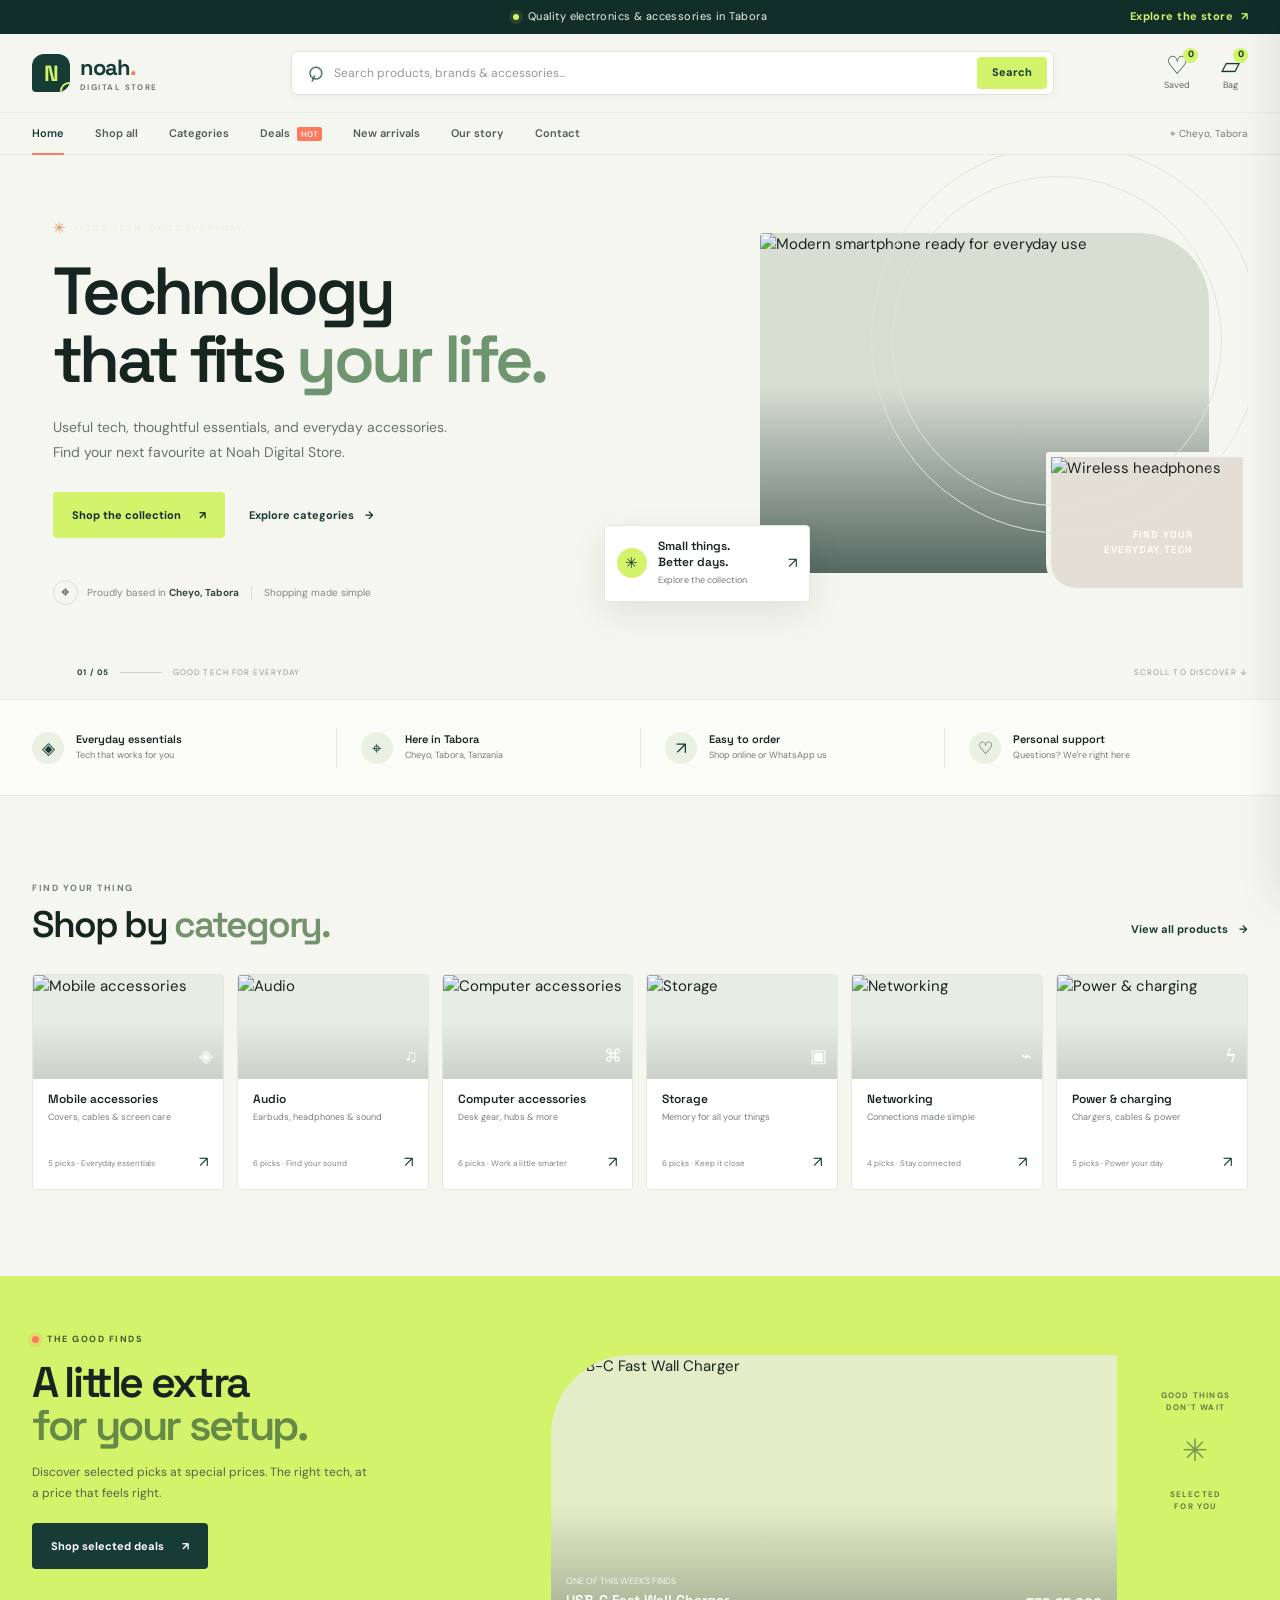
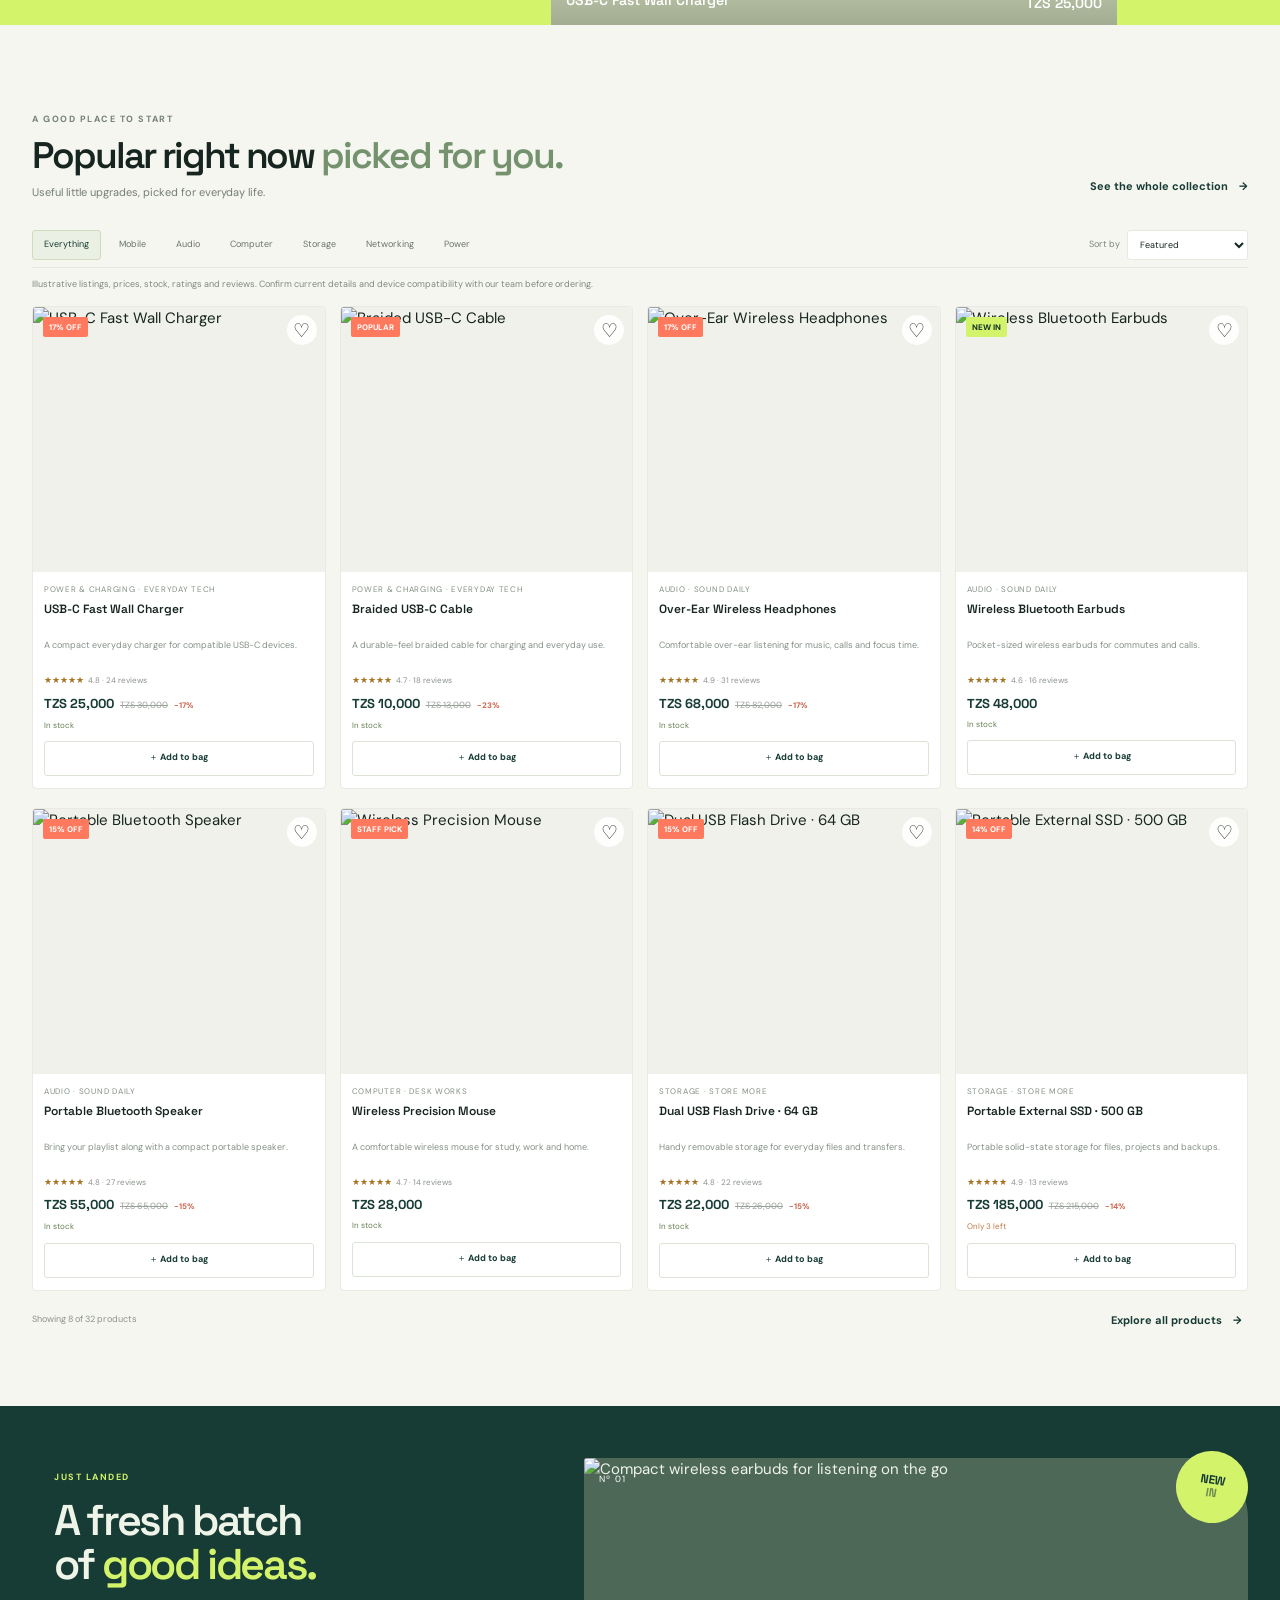
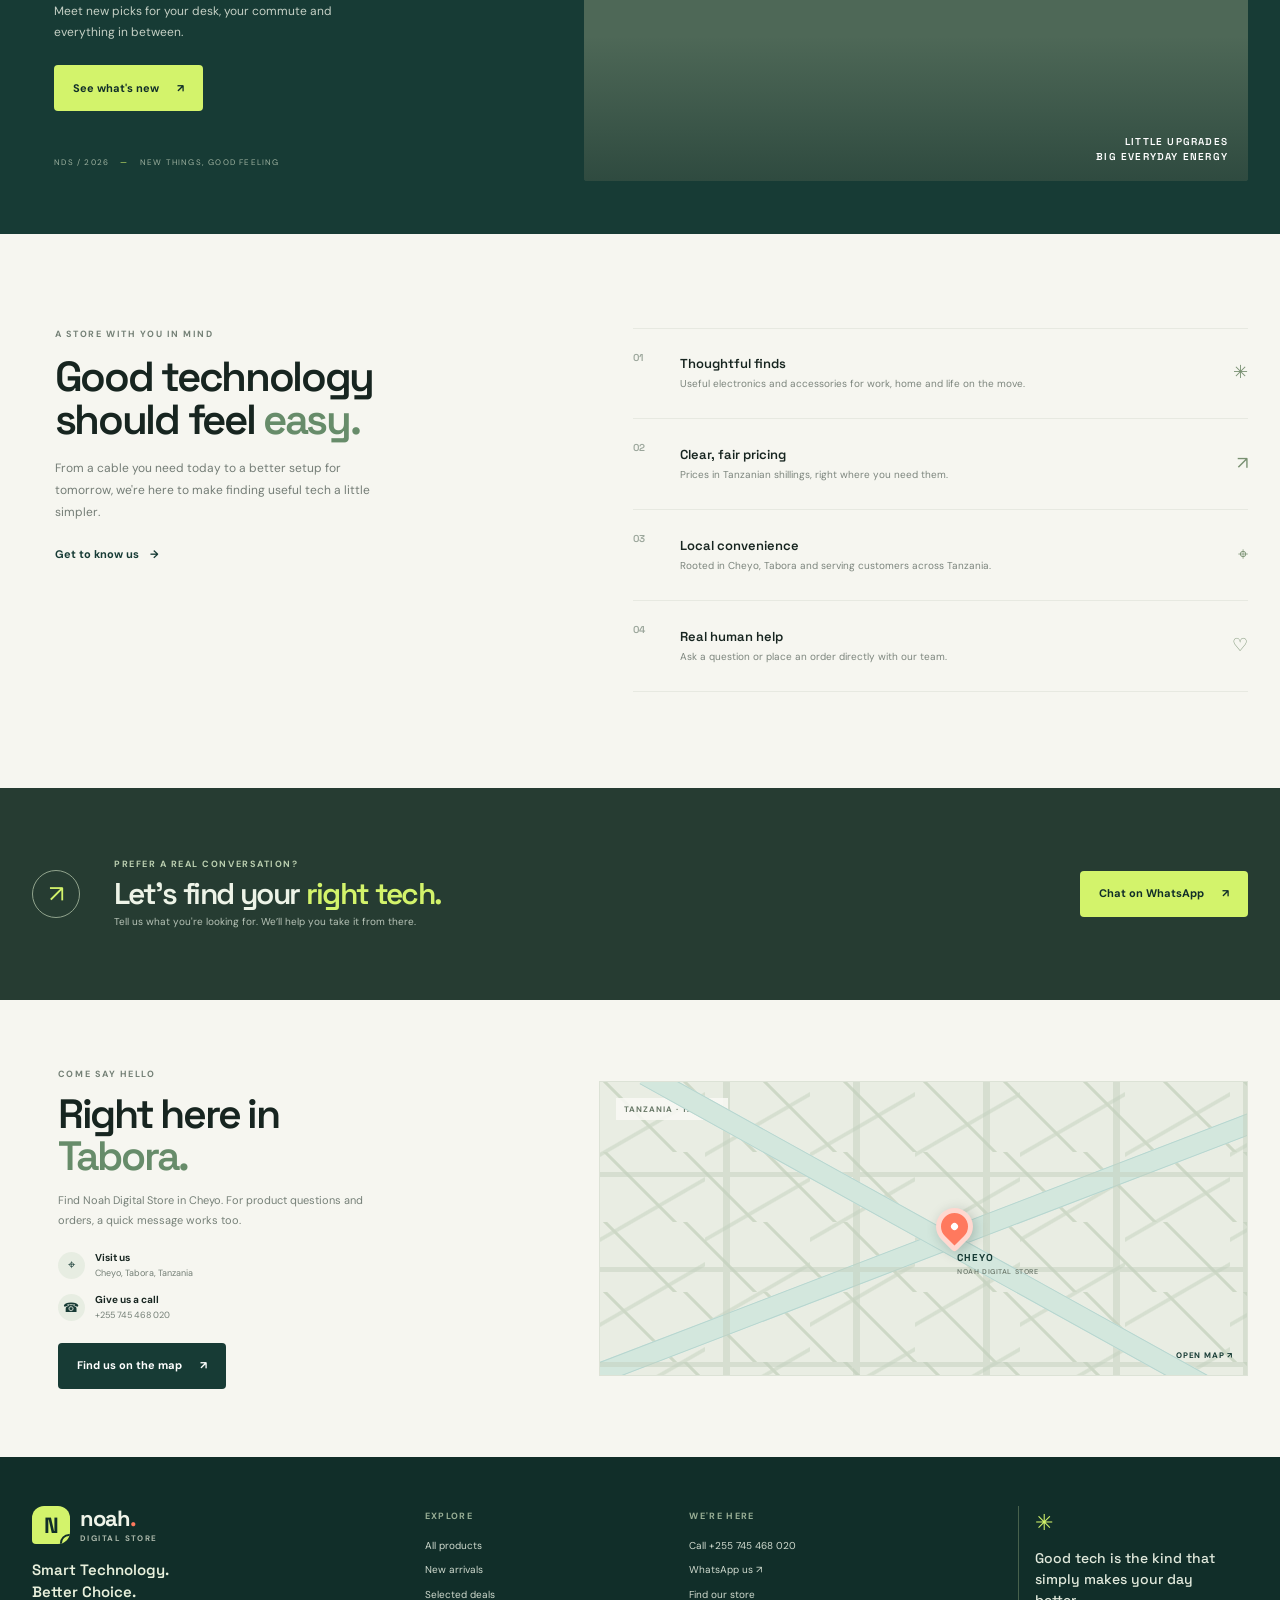
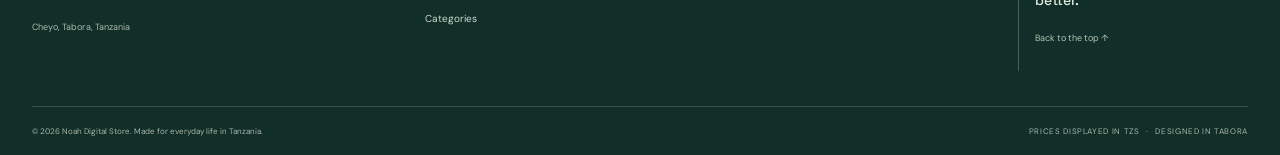
==== index.html @ 01fe0cd7 "add website" ====
<!doctype html>
<html lang="en">
<head>
	<meta charset="utf-8">
	<meta name="viewport" content="width=device-width, initial-scale=1">
	<meta name="theme-color" content="#173b35">
	<meta name="description" content="Shop mobile accessories, computer essentials, audio, storage and everyday technology at Noah Digital Store in Cheyo, Tabora, Tanzania.">
	<meta name="keywords" content="Noah Digital Store Tabora, electronics shop Tabora, phone accessories Tabora, computer accessories, chargers, earphones, flash drives">
	<meta property="og:title" content="Noah Digital Store | Smart Technology. Better Choice.">
	<meta property="og:description" content="Discover useful technology and accessories for everyday life. Shop Noah Digital Store in Tabora.">
	<meta property="og:type" content="website">
	<title>Noah Digital Store | Smart Technology. Better Choice.</title>
	<link rel="preconnect" href="https://fonts.googleapis.com">
	<link rel="preconnect" href="https://fonts.gstatic.com" crossorigin>
	<link rel="preconnect" href="https://images.unsplash.com">
	<link href="https://fonts.googleapis.com/css2?family=DM+Sans:wght@400;500;600;700&family=Space+Grotesk:wght@400;500;600;700&display=swap" rel="stylesheet">
	<link rel="stylesheet" href="styles.css">
	<script type="application/ld+json">
		{"@context":"https://schema.org","@type":"ElectronicsStore","name":"Noah Digital Store","description":"Electronics, computer accessories, mobile accessories and technology products.","address":{"@type":"PostalAddress","addressLocality":"Cheyo, Tabora","addressCountry":"TZ"},"telephone":"+255 745 468 020","currenciesAccepted":"TZS","areaServed":"Tanzania"}
	</script>
</head>
<body>
	<div class="announcement" role="status">
		<div class="announcement-inner"><span class="announcement-dot"></span><span id="announcement-message">Quality electronics & accessories in Tabora</span><a href="#shop">Explore the store <span aria-hidden="true">↗</span></a></div>
	</div>
	<header class="site-header" id="top">
		<div class="header-main wrap">
			<button class="icon-button menu-toggle" id="menu-toggle" aria-label="Open menu" aria-expanded="false" aria-controls="mobile-menu"><span class="menu-lines"></span></button>
			<a class="brand" href="#top" aria-label="Noah Digital Store home"><span class="brand-mark" aria-hidden="true"><span>N</span><i></i></span><span class="brand-copy"><strong>noah<span>.</span></strong><small>DIGITAL STORE</small></span></a>
			<form class="search-form" id="search-form" role="search">
				<label class="sr-only" for="site-search">Search products</label>
				<span class="search-symbol" aria-hidden="true">⌕</span>
				<input id="site-search" type="search" autocomplete="off" placeholder="Search products, brands & accessories...">
				<button type="submit">Search</button>
				<div class="search-suggestions" id="search-suggestions" hidden></div>
			</form>
			<div class="header-actions">
				<button class="header-action wishlist-trigger" id="wishlist-trigger" aria-label="Open wishlist"><span class="line-icon" aria-hidden="true">♡</span><span class="action-label">Saved</span><b class="count-badge" id="wishlist-count">0</b></button>
				<button class="header-action cart-trigger" id="cart-trigger" aria-label="Open shopping bag"><span class="line-icon" aria-hidden="true">▱</span><span class="action-label">Bag</span><b class="count-badge" id="cart-count">0</b></button>
			</div>
		</div>
		<div class="nav-wrap">
			<nav class="desktop-nav wrap" aria-label="Main navigation">
				<a class="nav-link active" href="#top">Home</a>
				<a class="nav-link" href="#shop">Shop all</a>
				<a class="nav-link" href="#categories">Categories</a>
				<a class="nav-link" href="#deals">Deals <span class="nav-new">HOT</span></a>
				<a class="nav-link" href="#new-arrivals">New arrivals</a>
				<a class="nav-link" href="#about">Our story</a>
				<a class="nav-link" href="#contact">Contact</a>
				<span class="nav-location"><span aria-hidden="true">⌖</span> Cheyo, Tabora</span>
			</nav>
		</div>
	</header>

	<div class="mobile-menu" id="mobile-menu" hidden>
		<div class="mobile-menu-head"><span>Explore Noah</span><button class="icon-button" id="close-menu" aria-label="Close menu">×</button></div>
		<a href="#top">Home <span>↗</span></a><a href="#shop">Shop all <span>↗</span></a><a href="#categories">Categories <span>↗</span></a><a href="#deals">Special deals <span>↗</span></a><a href="#new-arrivals">New arrivals <span>↗</span></a><a href="#about">Our story <span>↗</span></a><a href="#contact">Contact <span>↗</span></a>
		<div class="mobile-menu-note">Need a hand? <a href="https://wa.me/255745468020" target="_blank" rel="noreferrer">Chat with us on WhatsApp</a></div>
	</div>
	<div class="menu-backdrop" id="menu-backdrop" hidden></div>

	<main>
		<section class="hero wrap" aria-labelledby="hero-title">
			<div class="hero-copy">
				<div class="eyebrow"><span class="eyebrow-star">✳</span> GOOD TECH. GOOD EVERYDAY.</div>
				<h1 id="hero-title">Technology<br>that fits <em>your life.</em></h1>
				<p>Useful tech, thoughtful essentials, and everyday accessories. Find your next favourite at Noah Digital Store.</p>
				<div class="hero-actions"><a class="button button-lime" href="#shop">Shop the collection <span aria-hidden="true">↗</span></a><a class="text-link" href="#categories">Explore categories <span aria-hidden="true">→</span></a></div>
				<div class="hero-proof"><div class="proof-icon" aria-hidden="true">⌖</div><span>Proudly based in <strong>Cheyo, Tabora</strong></span><span class="proof-divider"></span><span>Shopping made simple</span></div>
			</div>
			<div class="hero-art" aria-label="Everyday technology essentials">
				<div class="hero-image-main"><img src="https://images.unsplash.com/photo-1511707171634-5f897ff02aa9?auto=format&fit=crop&w=1000&q=85" alt="Modern smartphone ready for everyday use" fetchpriority="high"><span class="image-stamp">FIND YOUR<br>EVERYDAY TECH</span></div>
				<div class="hero-image-small"><img src="https://images.unsplash.com/photo-1505740420928-5e560c06d30e?auto=format&fit=crop&w=500&q=80" alt="Wireless headphones" fetchpriority="high"></div>
				<div class="hero-float-card"><span class="float-card-icon">✳</span><span><strong>Small things.<br>Better days.</strong><small>Explore the collection</small></span><span class="float-arrow">↗</span></div>
				<div class="hero-orbit orbit-one"></div><div class="hero-orbit orbit-two"></div>
			</div>
			<div class="hero-bottom-note"><span>01 / 05</span><span class="note-rule"></span><span>GOOD TECH FOR EVERYDAY</span><span class="hero-scroll">SCROLL TO DISCOVER ↓</span></div>
		</section>

		<section class="benefit-strip" aria-label="Store highlights"><div class="wrap benefit-grid"><div><span class="benefit-symbol">◈</span><span><strong>Everyday essentials</strong><small>Tech that works for you</small></span></div><div><span class="benefit-symbol">⌖</span><span><strong>Here in Tabora</strong><small>Cheyo, Tabora, Tanzania</small></span></div><div><span class="benefit-symbol">↗</span><span><strong>Easy to order</strong><small>Shop online or WhatsApp us</small></span></div><div><span class="benefit-symbol">♡</span><span><strong>Personal support</strong><small>Questions? We're right here</small></span></div></div></section>

		<section class="section categories-section wrap" id="categories">
			<div class="section-heading"><div><div class="eyebrow eyebrow-light">FIND YOUR THING</div><h2>Shop by <em>category.</em></h2></div><a class="text-link" href="#shop">View all products <span aria-hidden="true">→</span></a></div>
			<div class="category-grid" id="category-grid"></div>
		</section>

		<section class="deal-band" id="deals">
			<div class="wrap deal-inner"><div class="deal-copy"><div class="eyebrow"><span class="deal-pulse"></span> THE GOOD FINDS</div><h2>A little extra<br><em>for your setup.</em></h2><p>Discover selected picks at special prices. The right tech, at a price that feels right.</p><a class="button button-dark" href="#shop" data-set-deal="true">Shop selected deals <span aria-hidden="true">↗</span></a></div><div class="deal-product" id="deal-feature"></div><div class="deal-side-note"><span>GOOD THINGS<br>DON'T WAIT</span><span class="deal-star">✳</span><span>SELECTED<br>FOR YOU</span></div></div>
		</section>

		<section class="section products-section wrap" id="shop">
			<div class="section-heading product-heading"><div><div class="eyebrow eyebrow-light">A GOOD PLACE TO START</div><h2 id="product-section-title">Popular <em>right now.</em></h2><p class="section-subtitle">Useful little upgrades, picked for everyday life.</p></div><a class="text-link desktop-only" href="#shop" id="show-all">See the whole collection <span aria-hidden="true">→</span></a></div>
			<div class="product-controls"><div class="category-pills" id="category-pills" aria-label="Filter products by category"></div><label class="sort-control"><span>Sort by</span><select id="sort-products" aria-label="Sort products"><option value="featured">Featured</option><option value="newest">Newest</option><option value="price-low">Price: low to high</option><option value="price-high">Price: high to low</option><option value="rating">Top rated</option></select></label></div>
			<p class="catalog-note">Illustrative listings, prices, stock, ratings and reviews. Confirm current details and device compatibility with our team before ordering.</p>
			<div class="search-state" id="search-state" hidden></div>
			<div class="product-grid" id="product-grid" aria-live="polite"></div>
			<div class="empty-state" id="empty-products" hidden><span>⌕</span><h3>Nothing in this little corner yet.</h3><p>Try another search or browse everything.</p><button class="button button-dark" id="reset-filters">Show all products</button></div>
			<div class="collection-footer"><span id="product-count-label"></span><button class="text-link" id="show-more">Explore all products <span aria-hidden="true">→</span></button></div>
		</section>

		<section class="new-arrivals-section" id="new-arrivals"><div class="wrap new-arrivals-inner"><div class="new-arrival-copy"><div class="eyebrow eyebrow-light">JUST LANDED</div><h2>A fresh batch<br>of <em>good ideas.</em></h2><p>Meet new picks for your desk, your commute and everything in between.</p><a class="button button-lime" href="#shop" data-set-new="true">See what's new <span aria-hidden="true">↗</span></a><div class="arrival-index">NDS / 2026 <span>—</span> NEW THINGS, GOOD FEELING</div></div><div class="new-arrival-photo"><img src="https://images.unsplash.com/photo-1590658268037-6bf12165a8df?auto=format&fit=crop&w=1000&q=85" alt="Compact wireless earbuds for listening on the go" loading="lazy"><span class="photo-caption">LITTLE UPGRADES<br>BIG EVERYDAY ENERGY</span><span class="photo-number">Nº 01</span></div><div class="arrival-sticker">NEW<br><span>IN</span></div></div></section>

		<section class="section why-section wrap" id="about"><div class="why-intro"><div class="eyebrow eyebrow-light">A STORE WITH YOU IN MIND</div><h2>Good technology<br>should feel <em>easy.</em></h2><p>From a cable you need today to a better setup for tomorrow, we're here to make finding useful tech a little simpler.</p><a class="text-link" href="#contact">Get to know us <span aria-hidden="true">→</span></a></div><div class="why-list"><article><span class="why-num">01</span><div><h3>Thoughtful finds</h3><p>Useful electronics and accessories for work, home and life on the move.</p></div><span class="why-mark">✳</span></article><article><span class="why-num">02</span><div><h3>Clear, fair pricing</h3><p>Prices in Tanzanian shillings, right where you need them.</p></div><span class="why-mark">↗</span></article><article><span class="why-num">03</span><div><h3>Local convenience</h3><p>Rooted in Cheyo, Tabora and serving customers across Tanzania.</p></div><span class="why-mark">⌖</span></article><article><span class="why-num">04</span><div><h3>Real human help</h3><p>Ask a question or place an order directly with our team.</p></div><span class="why-mark">♡</span></article></div></section>

		<section class="whatsapp-section"><div class="wrap whatsapp-inner"><span class="whatsapp-mark" aria-hidden="true">↗</span><div><div class="eyebrow">PREFER A REAL CONVERSATION?</div><h2>Let's find your <em>right tech.</em></h2><p>Tell us what you're looking for. We’ll help you take it from there.</p></div><a class="button button-lime" href="https://wa.me/255745468020?text=Hello%20Noah%20Digital%20Store%2C%20I%20have%20a%20question." target="_blank" rel="noreferrer">Chat on WhatsApp <span aria-hidden="true">↗</span></a></div></section>

		<section class="location-section wrap" id="contact"><div class="location-copy"><div class="eyebrow eyebrow-light">COME SAY HELLO</div><h2>Right here in<br><em>Tabora.</em></h2><p>Find Noah Digital Store in Cheyo. For product questions and orders, a quick message works too.</p><div class="location-details"><div><span class="location-icon">⌖</span><span><strong>Visit us</strong><small>Cheyo, Tabora, Tanzania</small></span></div><div><span class="location-icon">☎</span><span><strong>Give us a call</strong><a href="tel:+255745468020">+255 745 468 020</a></span></div></div><a class="button button-dark" href="https://maps.google.com/?q=Cheyo%2C+Tabora%2C+Tanzania" target="_blank" rel="noreferrer">Find us on the map <span aria-hidden="true">↗</span></a></div><a class="map-panel" href="https://maps.google.com/?q=Cheyo%2C+Tabora%2C+Tanzania" target="_blank" rel="noreferrer" aria-label="Open map to Cheyo, Tabora"><div class="map-grid"></div><span class="map-tag">TANZANIA · TABORA</span><span class="map-pin"><i></i></span><span class="map-label">CHEYO <small>NOAH DIGITAL STORE</small></span><span class="map-open">OPEN MAP ↗</span></a></section>
	</main>

	<footer class="site-footer"><div class="wrap footer-main"><div class="footer-brand"><a class="brand brand-footer" href="#top"><span class="brand-mark" aria-hidden="true"><span>N</span><i></i></span><span class="brand-copy"><strong>noah<span>.</span></strong><small>DIGITAL STORE</small></span></a><p>Smart Technology.<br>Better Choice.</p><span class="footer-place">Cheyo, Tabora, Tanzania</span></div><div class="footer-column"><h3>Explore</h3><a href="#shop">All products</a><a href="#new-arrivals">New arrivals</a><a href="#deals">Selected deals</a><a href="#categories">Categories</a></div><div class="footer-column"><h3>We're here</h3><a href="tel:+255745468020">Call +255 745 468 020</a><a href="https://wa.me/255745468020" target="_blank" rel="noreferrer">WhatsApp us ↗</a><a href="#contact">Find our store</a></div><div class="footer-note"><span class="footer-spark">✳</span><p>Good tech is the kind that simply makes your day better.</p><a href="#top">Back to the top ↑</a></div></div><div class="wrap footer-bottom"><span>© <span id="year"></span> Noah Digital Store. Made for everyday life in Tanzania.</span><span>PRICES DISPLAYED IN TZS <i>·</i> DESIGNED IN TABORA</span></div></footer>

	<nav class="mobile-bottom-nav" aria-label="Quick navigation"><a href="#top" class="bottom-nav-active"><span aria-hidden="true">⌂</span><small>Home</small></a><a href="#categories"><span aria-hidden="true">▦</span><small>Explore</small></a><button id="mobile-search-button"><span aria-hidden="true">⌕</span><small>Search</small></button><button id="mobile-cart-button"><span aria-hidden="true">▱<i id="mobile-cart-count">0</i></span><small>Bag</small></button><a href="https://wa.me/255745468020" target="_blank" rel="noreferrer"><span aria-hidden="true">↗</span><small>Chat</small></a></nav>

	<div class="drawer-backdrop" id="drawer-backdrop" hidden></div>
	<aside class="cart-drawer" id="cart-drawer" aria-label="Shopping bag" aria-hidden="true"><div class="drawer-head"><div><span class="eyebrow eyebrow-light">YOUR PICKS</span><h2>Your bag <span id="drawer-item-count">(0)</span></h2></div><button class="icon-button close-drawer" aria-label="Close shopping bag">×</button></div><div class="drawer-items" id="drawer-items"></div><div class="drawer-empty" id="drawer-empty"><span>▱</span><h3>Your bag is ready for something good.</h3><p>Explore the collection and find a little upgrade.</p><button class="button button-dark" id="drawer-shop">Explore products</button></div><div class="drawer-summary" id="drawer-summary"><div><span>Subtotal</span><strong id="cart-subtotal">TZS 0</strong></div><p>Delivery and final details can be confirmed with our team.</p><button class="button button-lime checkout-button" id="checkout-button">Continue on WhatsApp <span>↗</span></button><button class="drawer-continue close-drawer">Keep browsing</button></div></aside>

	<dialog class="checkout-dialog" id="checkout-dialog" aria-labelledby="checkout-title"><button class="icon-button checkout-close" aria-label="Close checkout">×</button><div class="checkout-content"><span class="eyebrow eyebrow-light">ONE LAST THING</span><h2 id="checkout-title">Let's get this <em>to you.</em></h2><p>Your order details will open in WhatsApp for our team to confirm with you.</p><form id="checkout-form"><label>Full name<input name="name" autocomplete="name" required placeholder="Your name"></label><label>Phone number<input name="phone" type="tel" autocomplete="tel" required placeholder="+255 7XX XXX XXX"></label><label>Delivery preference<select name="delivery" required><option value="">Choose one</option><option value="Local delivery in Tabora">Local delivery in Tabora</option><option value="Store pickup in Cheyo">Store pickup in Cheyo</option><option value="Discuss delivery options">Discuss delivery options</option></select></label><label>Area or delivery address<input name="address" autocomplete="street-address" placeholder="Area, street or pickup note"></label><label>Payment preference<select name="payment"><option value="Discuss with store">Discuss with store</option><option value="M-Pesa">M-Pesa</option><option value="Airtel Money">Airtel Money</option><option value="Mixx by Yas">Mixx by Yas</option><option value="HaloPesa">HaloPesa</option><option value="Bank payment">Bank payment</option><option value="Cash on delivery, if available">Cash on delivery, if available</option></select></label><button class="button button-dark checkout-submit" type="submit">Send order to Noah <span>↗</span></button><small class="checkout-disclaimer">No payment is taken on this website. Our team will confirm availability, delivery and payment directly with you.</small></form></div></dialog>
	<dialog class="product-dialog" id="product-dialog" aria-labelledby="dialog-product-name"><button class="icon-button dialog-close" aria-label="Close product details">×</button><div id="product-dialog-content"></div></dialog>
	<div class="toast-region" id="toast-region" aria-live="polite" aria-atomic="true"></div>
	<script src="script.js"></script>
</body>
</html>
---- styles.css ----
:root {
  --paper: #f6f6f0;
  --white: #fff;
  --ink: #172520;
  --muted: #747d76;
  --line: #e7e9e1;
  --forest: #173b35;
  --forest-deep: #112e29;
  --lime: #d3f36b;
  --coral: #ff795e;
  --soft-green: #e8ede3;
  --font-body: "DM Sans", sans-serif;
  --font-display: "Space Grotesk", sans-serif;
  --content: 1280px;
  font-family: var(--font-body);
  color: var(--ink);
  background: var(--paper);
  font-synthesis: none;
  text-rendering: optimizeLegibility;
  -webkit-font-smoothing: antialiased;
}
* { box-sizing: border-box; }
html { scroll-behavior: smooth; scroll-padding-top: 112px; }
body { margin: 0; min-width: 320px; font-family: var(--font-body); font-size: 15px; line-height: 1.55; color: var(--ink); background: var(--paper); }
body.drawer-open, body.menu-open { overflow: hidden; }
button, input, select { font: inherit; }
button, a, select { -webkit-tap-highlight-color: transparent; }
button { color: inherit; }
a { color: inherit; text-decoration: none; }
img { display: block; max-width: 100%; }
::selection { color: var(--forest-deep); background: var(--lime); }
:focus-visible { outline: 3px solid #9ac82f; outline-offset: 3px; }
.wrap { width: min(var(--content), calc(100% - 64px)); margin-inline: auto; }
.sr-only { position: absolute; width: 1px; height: 1px; padding: 0; margin: -1px; overflow: hidden; clip: rect(0,0,0,0); white-space: nowrap; border: 0; }
.announcement { min-height: 34px; color: #eff4e8; background: var(--forest-deep); font-size: 11px; letter-spacing: .04em; }
.announcement-inner { width: min(var(--content), calc(100% - 64px)); min-height: 34px; display: flex; justify-content: center; align-items: center; gap: 9px; margin-inline: auto; position: relative; }
.announcement-dot { width: 6px; height: 6px; border-radius: 50%; background: var(--lime); box-shadow: 0 0 0 4px #d3f36b1b; }
.announcement-inner a { position: absolute; right: 0; color: var(--lime); font-weight: 700; }
.announcement-inner a span { margin-left: 4px; }
.site-header { position: sticky; z-index: 20; top: 0; background: #f6f6f0ed; backdrop-filter: blur(16px); border-bottom: 1px solid #e5e7df; }
.header-main { height: 78px; display: grid; grid-template-columns: 225px minmax(280px, 1fr) 160px; align-items: center; gap: 34px; }
.brand { display: inline-flex; width: fit-content; align-items: center; gap: 10px; color: var(--forest); }
.brand-mark { width: 38px; height: 38px; display: grid; position: relative; place-items: center; overflow: hidden; border-radius: 12px 12px 12px 4px; color: var(--lime); background: var(--forest); font: 700 22px var(--font-display); }
.brand-mark i { position: absolute; width: 18px; height: 18px; right: -8px; bottom: -8px; border: 2px solid var(--lime); border-radius: 50%; }
.brand-copy { display: grid; line-height: 1; }
.brand-copy strong { font: 700 22px/1 var(--font-display); letter-spacing: -.04em; }
.brand-copy strong span { color: var(--coral); }
.brand-copy small { padding-top: 5px; color: #737c73; font-size: 8px; font-weight: 700; letter-spacing: .18em; }
.search-form { height: 44px; position: relative; display: flex; align-items: center; border: 1px solid #dfe3d9; border-radius: 6px; background: #fff; box-shadow: 0 3px 10px #173b3508; }
.search-symbol { padding-left: 15px; color: var(--forest); font-size: 28px; line-height: 1; transform: rotate(-20deg); }
.search-form input { min-width: 0; flex: 1; height: 100%; padding: 0 10px; border: 0; outline: 0; color: var(--ink); background: transparent; font-size: 12px; }
.search-form input::placeholder { color: #939a91; }
.search-form > button { height: 32px; margin-right: 6px; padding: 0 15px; border: 0; border-radius: 4px; color: var(--forest); background: var(--lime); font-size: 11px; font-weight: 700; cursor: pointer; }
.search-suggestions { position: absolute; z-index: 25; top: calc(100% + 8px); left: 0; right: 0; padding: 12px; border: 1px solid var(--line); border-radius: 8px; background: #fff; box-shadow: 0 16px 40px #1725201c; }
.suggestion-label { padding: 4px 8px 7px; color: var(--muted); font-size: 10px; font-weight: 700; letter-spacing: .12em; text-transform: uppercase; }
.suggestion-item { width: 100%; padding: 9px 8px; display: flex; justify-content: space-between; border: 0; border-radius: 4px; text-align: left; background: transparent; font-size: 12px; cursor: pointer; }
.suggestion-item:hover { background: var(--paper); }
.suggestion-item span:last-child { color: var(--muted); }
.header-actions { display: flex; justify-content: flex-end; gap: 15px; }
.header-action { position: relative; display: grid; justify-items: center; gap: 0; padding: 3px 8px; border: 0; background: none; cursor: pointer; }
.line-icon { color: var(--forest); font-size: 25px; line-height: 1.05; }
.action-label { color: #5c665e; font-size: 9px; }
.count-badge { position: absolute; top: -2px; right: 0; min-width: 15px; height: 15px; display: grid; place-items: center; padding: 0 4px; border-radius: 20px; color: var(--forest-deep); background: var(--lime); font-size: 9px; }
.nav-wrap { border-top: 1px solid #e9ebe4; }
.desktop-nav { height: 41px; display: flex; align-items: center; gap: 31px; }
.nav-link { position: relative; color: #515c54; font-size: 11px; font-weight: 600; transition: color .2s; }
.nav-link:hover, .nav-link.active { color: var(--forest); }
.nav-link.active::after { position: absolute; right: 0; bottom: -13px; left: 0; height: 2px; content: ""; background: var(--coral); }
.nav-new { margin-left: 4px; padding: 2px 4px; border-radius: 2px; color: #fff; background: var(--coral); font-size: 8px; }
.nav-location { margin-left: auto; color: var(--muted); font-size: 10px; }
.menu-toggle { display: none !important; }
.icon-button { width: 38px; height: 38px; display: grid; flex: 0 0 auto; place-items: center; border: 1px solid var(--line); border-radius: 50%; background: #fff; font-size: 24px; line-height: 1; cursor: pointer; }
.hero { min-height: 526px; display: grid; position: relative; grid-template-columns: .93fr 1.07fr; align-items: center; overflow: hidden; padding-top: 48px; padding-bottom: 72px; }
.hero-copy { z-index: 2; padding: 14px 0 22px 3.7%; }
.eyebrow { display: flex; align-items: center; gap: 8px; color: #ecf2dd; font-size: 9px; font-weight: 700; letter-spacing: .17em; }
.eyebrow-light { color: #748076; }
.eyebrow-star { color: #e89068; font-size: 15px; }
.hero h1, .section-heading h2, .deal-copy h2, .new-arrival-copy h2, .why-intro h2, .whatsapp-inner h2, .location-copy h2 { margin: 18px 0 0; font: 600 clamp(43px, 5.2vw, 69px)/1.02 var(--font-display); letter-spacing: -.055em; }
.hero h1 em, .section-heading h2 em, .deal-copy h2 em, .new-arrival-copy h2 em, .why-intro h2 em, .whatsapp-inner h2 em, .location-copy h2 em { color: #678c6a; font-style: normal; }
.hero h1 em { color: #6f9570; }
.hero-copy > p { max-width: 420px; margin: 21px 0 0; color: #69746c; font-size: 14px; line-height: 1.8; }
.hero-actions { display: flex; align-items: center; gap: 24px; margin-top: 27px; }
.button { min-height: 46px; display: inline-flex; align-items: center; justify-content: center; gap: 18px; padding: 0 19px; border: 0; border-radius: 4px; font-size: 11px; font-weight: 700; cursor: pointer; transition: transform .2s, background .2s, box-shadow .2s; }
.button:hover { transform: translateY(-2px); box-shadow: 0 8px 20px #1725201e; }
.button-lime { color: var(--forest-deep); background: var(--lime); }
.button-lime:hover { background: #c5ea55; }
.button-dark { color: #fff; background: var(--forest); }
.button-dark:hover { background: var(--forest-deep); }
.text-link { display: inline-flex; align-items: center; gap: 11px; border: 0; color: var(--forest); background: transparent; font-size: 11px; font-weight: 700; cursor: pointer; }
.text-link span { transition: transform .2s; }
.text-link:hover span { transform: translateX(4px); }
.hero-proof { display: flex; align-items: center; gap: 9px; margin-top: 42px; color: #818981; font-size: 10px; }
.hero-proof strong { color: #34483c; }
.proof-icon { width: 25px; height: 25px; display: grid; place-items: center; border: 1px solid #dae1d6; border-radius: 50%; color: var(--forest); font-size: 15px; }
.proof-divider { width: 1px; height: 14px; margin: 0 3px; background: #d7ddd4; }
.hero-art { width: 100%; height: 405px; position: relative; }
.hero-image-main { width: 69%; height: 84%; position: absolute; top: 5%; right: 6%; overflow: hidden; border-radius: 4px 70px 4px 4px; background: #d9ded3; }
.hero-image-main::after { position: absolute; inset: 45% 0 0; content: ""; background: linear-gradient(transparent, #102c27a8); }
.hero-image-main img { width: 100%; height: 100%; object-fit: cover; object-position: center; }
.image-stamp { position: absolute; z-index: 1; right: 16px; bottom: 16px; color: #fff; font: 600 10px/1.5 var(--font-display); letter-spacing: .1em; text-align: right; }
.hero-image-small { width: 31%; height: 35%; position: absolute; right: 0; bottom: 6%; overflow: hidden; border: 5px solid var(--paper); border-radius: 3px 3px 3px 30px; background: #e4dfd4; }
.hero-image-small img { width: 100%; height: 100%; object-fit: cover; }
.hero-float-card { min-width: 206px; position: absolute; z-index: 2; left: 1%; bottom: 4%; display: flex; align-items: center; gap: 11px; padding: 13px 12px; border: 1px solid #e5e8df; border-radius: 4px; background: #fff; box-shadow: 0 12px 35px #17252017; }
.float-card-icon { width: 30px; height: 30px; display: grid; place-items: center; border-radius: 50%; color: var(--forest); background: var(--lime); font-size: 15px; }
.hero-float-card strong { display: block; font: 600 12px/1.3 var(--font-display); }
.hero-float-card small { display: block; margin-top: 3px; color: var(--muted); font-size: 9px; }
.float-arrow { margin-left: auto; color: var(--forest); }
.hero-orbit { position: absolute; border: 1px solid #dfE4d9; border-radius: 50%; pointer-events: none; }
.orbit-one { width: 330px; height: 330px; top: -9%; right: 4%; }
.orbit-two { width: 390px; height: 390px; top: -17%; right: -2%; }
.hero-bottom-note { position: absolute; right: 0; bottom: 21px; left: 3.7%; display: flex; align-items: center; gap: 11px; color: #909990; font-size: 8px; letter-spacing: .13em; }
.hero-bottom-note > span:first-child { color: var(--forest); font-weight: 700; }
.note-rule { width: 42px; height: 1px; background: #cfd6cc; }
.hero-scroll { margin-left: auto; }
.benefit-strip { border-block: 1px solid var(--line); background: #fbfbf7; }
.benefit-grid { min-height: 95px; display: grid; grid-template-columns: repeat(4, 1fr); align-items: center; }
.benefit-grid > div { min-height: 40px; display: flex; align-items: center; gap: 12px; padding-left: 24px; border-left: 1px solid var(--line); }
.benefit-grid > div:first-child { padding-left: 0; border-left: 0; }
.benefit-symbol { width: 32px; height: 32px; display: grid; place-items: center; border-radius: 50%; color: var(--forest); background: #eaf0e2; font-size: 17px; }
.benefit-grid strong, .benefit-grid small { display: block; }
.benefit-grid strong { font: 600 11px var(--font-display); }
.benefit-grid small { margin-top: 3px; color: var(--muted); font-size: 9px; }
.section { padding-top: 86px; padding-bottom: 86px; }
.section-heading { display: flex; align-items: end; justify-content: space-between; gap: 20px; margin-bottom: 30px; }
.section-heading h2 { margin-top: 10px; font-size: 37px; }
.section-heading h2 em { color: #74926e; }
.section-heading > .text-link { margin-bottom: 6px; }
.category-grid { display: grid; grid-template-columns: repeat(6, minmax(0, 1fr)); gap: 13px; }
.category-card { min-height: 213px; position: relative; display: flex; flex-direction: column; overflow: hidden; padding: 15px; border: 1px solid #e5e8df; border-radius: 4px; background: #fff; transition: transform .22s, box-shadow .22s; cursor: pointer; }
.category-card:hover { transform: translateY(-4px); box-shadow: 0 13px 28px #17252013; }
.category-photo { height: 104px; position: relative; overflow: hidden; margin: -15px -15px 12px; background: var(--soft-green); }
.category-photo img { width: 100%; height: 100%; object-fit: cover; transition: transform .4s; }
.category-card:hover .category-photo img { transform: scale(1.06); }
.category-photo::after { position: absolute; inset: 45% 0 0; content: ""; background: linear-gradient(transparent, #17252024); }
.category-icon { position: absolute; z-index: 1; right: 10px; bottom: 8px; color: #fff; font-size: 18px; }
.category-card h3 { margin: 0; font: 600 12px var(--font-display); }
.category-card p { min-height: 31px; margin: 4px 0 9px; color: #778078; font-size: 9px; line-height: 1.5; }
.category-meta { display: flex; align-items: center; justify-content: space-between; margin-top: auto; color: #7b847c; font-size: 8px; }
.category-meta span:last-child { color: var(--forest); font-size: 15px; }
.deal-band { overflow: hidden; background: var(--lime); }
.deal-inner { min-height: 349px; display: grid; position: relative; grid-template-columns: 1fr 1.15fr 105px; align-items: center; gap: 26px; }
.deal-copy { z-index: 1; padding: 35px 0; }
.deal-copy .eyebrow { color: #3d5b30; }
.deal-pulse { width: 7px; height: 7px; border-radius: 50%; background: var(--coral); box-shadow: 0 0 0 4px #ff795e26; }
.deal-copy h2 { margin-top: 14px; font-size: 43px; }
.deal-copy h2 em { color: #668947; }
.deal-copy p { max-width: 335px; margin: 14px 0 20px; color: #536348; font-size: 12px; line-height: 1.7; }
.deal-product { width: 100%; height: 270px; position: relative; align-self: end; overflow: hidden; border-radius: 80px 3px 0 0; background: #e5edc8; }
.deal-product img { width: 100%; height: 100%; object-fit: cover; object-position: center 46%; }
.deal-product::after { position: absolute; inset: 55% 0 0; content: ""; background: linear-gradient(transparent, #17252052); }
.deal-product-info { position: absolute; z-index: 1; right: 15px; bottom: 13px; left: 15px; display: flex; align-items: end; justify-content: space-between; color: #fff; }
.deal-product-info small { display: block; opacity: .8; font-size: 9px; }
.deal-product-info strong { font: 600 14px var(--font-display); }
.deal-product-info b { font: 600 14px var(--font-display); }
.deal-side-note { display: grid; justify-items: center; gap: 13px; color: #647c46; font-size: 8px; font-weight: 700; letter-spacing: .15em; text-align: center; }
.deal-star { color: #779950; font-size: 31px; }
.products-section { padding-top: 88px; padding-bottom: 76px; }
.product-heading { margin-bottom: 21px; }
.section-subtitle { margin: 9px 0 0; color: var(--muted); font-size: 11px; }
.product-controls { min-height: 46px; display: flex; align-items: center; justify-content: space-between; gap: 20px; margin-bottom: 19px; border-bottom: 1px solid var(--line); }
.category-pills { display: flex; align-items: center; gap: 6px; overflow-x: auto; scrollbar-width: none; }
.category-pills::-webkit-scrollbar { display: none; }
.category-pill { flex: 0 0 auto; padding: 7px 11px; border: 1px solid transparent; border-radius: 3px; color: #69736a; background: transparent; font-size: 9px; cursor: pointer; }
.category-pill:hover, .category-pill.selected { border-color: #cfdbbf; color: var(--forest); background: #eaf0e3; }
.sort-control { display: flex; flex: 0 0 auto; align-items: center; gap: 7px; color: #7b847d; font-size: 9px; }
.sort-control select { max-width: 130px; padding: 7px 22px 7px 8px; border: 1px solid var(--line); border-radius: 3px; color: var(--ink); background: #fff; font-size: 9px; }
.catalog-note { margin: -9px 0 14px; color: #7e887f; font-size: 9px; }
.product-grid { display: grid; grid-template-columns: repeat(4, minmax(0, 1fr)); gap: 19px 14px; }
.product-card { min-width: 0; overflow: hidden; border: 1px solid #e8eae3; border-radius: 4px; background: #fff; transition: transform .22s, box-shadow .22s; }
.product-card:hover { transform: translateY(-4px); box-shadow: 0 14px 30px #17252012; }
.product-media { aspect-ratio: 1 / .91; position: relative; overflow: hidden; background: #eff1ea; cursor: pointer; }
.product-media img { width: 100%; height: 100%; object-fit: cover; transition: transform .45s; }
.product-card:hover .product-media img { transform: scale(1.055); }
.product-badge { position: absolute; z-index: 1; top: 10px; left: 10px; padding: 4px 6px; border-radius: 2px; color: #fff; background: var(--coral); font-size: 8px; font-weight: 700; }
.product-badge.badge-new { color: var(--forest-deep); background: var(--lime); }
.product-badge.badge-soldout { background: #707973; }
.wish-button { width: 30px; height: 30px; position: absolute; z-index: 2; top: 8px; right: 8px; display: grid; place-items: center; border: 0; border-radius: 50%; color: #27332d; background: #ffffffed; font-size: 19px; cursor: pointer; transition: color .2s, background .2s; }
.wish-button.is-saved { color: #fff; background: var(--coral); }
.quick-view { position: absolute; z-index: 1; right: 10px; bottom: 10px; left: 10px; min-height: 34px; border: 0; border-radius: 3px; color: var(--forest); background: #fffffff0; font-size: 9px; font-weight: 700; opacity: 0; transform: translateY(5px); transition: opacity .2s, transform .2s; cursor: pointer; }
.product-card:hover .quick-view, .quick-view:focus-visible { opacity: 1; transform: translateY(0); }
.product-info { padding: 11px 11px 12px; }
.product-category { display: block; overflow: hidden; color: #829083; font-size: 8px; letter-spacing: .09em; text-overflow: ellipsis; text-transform: uppercase; white-space: nowrap; }
.product-info h3 { min-height: 35px; margin: 5px 0 3px; font: 600 12px/1.45 var(--font-display); }
.product-description { min-height: 28px; display: -webkit-box; overflow: hidden; margin: 0 0 7px; color: #849087; font-size: 9px; line-height: 1.5; -webkit-box-orient: vertical; -webkit-line-clamp: 2; }
.product-rating { display: flex; align-items: center; gap: 4px; color: #a47324; font-size: 9px; }
.product-rating span:last-child { color: #8a928a; font-size: 8px; }
.price-row { display: flex; flex-wrap: wrap; align-items: baseline; gap: 6px; margin-top: 7px; }
.price-current { color: var(--forest); font: 700 13px var(--font-display); }
.price-old { color: #9ba29b; font-size: 9px; text-decoration: line-through; }
.price-discount { color: #ca674e; font-size: 8px; font-weight: 700; }
.stock-status { margin-top: 6px; color: #657e52; font-size: 8px; }
.stock-status.low { color: #be7843; }
.stock-status.out { color: #9b5a57; }
.product-add { width: 100%; min-height: 35px; display: flex; align-items: center; justify-content: center; gap: 7px; margin-top: 10px; border: 1px solid #dbe3d6; border-radius: 3px; color: var(--forest); background: #fff; font-size: 9px; font-weight: 700; cursor: pointer; transition: color .2s, background .2s, border .2s; }
.product-add:hover:not(:disabled) { border-color: var(--forest); color: #fff; background: var(--forest); }
.product-add:disabled { color: #a0a69f; background: #f4f5f1; cursor: not-allowed; }
.search-state { margin: 6px 0 12px; color: #59665d; font-size: 11px; }
.empty-state { padding: 55px 20px; text-align: center; }
.empty-state > span { color: #8da087; font-size: 35px; }
.empty-state h3 { font: 600 20px var(--font-display); }
.empty-state p { margin: 0 0 17px; color: var(--muted); font-size: 12px; }
.collection-footer { display: flex; justify-content: space-between; align-items: center; padding-top: 20px; color: #8a938b; font-size: 9px; }
.new-arrivals-section { overflow: hidden; color: #eff4e9; background: var(--forest); }
.new-arrivals-inner { min-height: 428px; display: grid; position: relative; grid-template-columns: .8fr 1.2fr; align-items: center; gap: 9%; padding-top: 40px; padding-bottom: 40px; }
.new-arrival-copy { z-index: 1; padding-left: 5%; }
.new-arrival-copy .eyebrow { color: var(--lime); }
.new-arrival-copy h2 { margin-top: 14px; font-size: 43px; }
.new-arrival-copy h2 em { color: var(--lime); }
.new-arrival-copy p { max-width: 310px; margin: 15px 0 22px; color: #c5d0c5; font-size: 12px; line-height: 1.75; }
.arrival-index { margin-top: 45px; color: #9db19f; font-size: 8px; letter-spacing: .15em; }
.arrival-index span { padding-inline: 8px; color: var(--lime); }
.new-arrival-photo { height: 323px; position: relative; overflow: hidden; border-radius: 3px 60px 3px 3px; background: #4e6857; }
.new-arrival-photo::after { position: absolute; inset: 55% 0 0; content: ""; background: linear-gradient(transparent, #112e2982); }
.new-arrival-photo img { width: 100%; height: 100%; object-fit: cover; }
.photo-caption { position: absolute; z-index: 1; right: 20px; bottom: 17px; color: #fff; font: 600 10px/1.5 var(--font-display); letter-spacing: .12em; text-align: right; }
.photo-number { position: absolute; top: 15px; left: 15px; color: white; font-size: 9px; letter-spacing: .15em; }
.arrival-sticker { width: 72px; height: 72px; position: absolute; z-index: 2; top: 45px; right: 0; display: grid; align-content: center; justify-items: center; border-radius: 50%; color: var(--forest); background: var(--lime); font: 700 12px/1.1 var(--font-display); transform: rotate(10deg); }
.arrival-sticker span { color: #718e50; }
.why-section { display: grid; grid-template-columns: .85fr 1.15fr; gap: 12%; padding-top: 94px; padding-bottom: 96px; }
.why-intro { padding-left: 5%; }
.why-intro h2 { margin-top: 14px; font-size: 42px; }
.why-intro > p { max-width: 340px; margin: 17px 0 19px; color: var(--muted); font-size: 12px; line-height: 1.8; }
.why-list article { min-height: 91px; display: grid; grid-template-columns: 35px 1fr 25px; align-items: center; gap: 12px; border-bottom: 1px solid var(--line); }
.why-list article:first-child { border-top: 1px solid var(--line); }
.why-num { align-self: start; padding-top: 22px; color: #9ba69b; font: 600 10px var(--font-display); }
.why-list h3 { margin: 0; font: 600 13px var(--font-display); }
.why-list p { margin: 4px 0 0; color: #7c857d; font-size: 10px; }
.why-mark { justify-self: end; color: #789071; font-size: 18px; }
.whatsapp-section { color: #edf3e7; background: #263c32; }
.whatsapp-inner { min-height: 212px; display: grid; grid-template-columns: 60px 1fr auto; align-items: center; gap: 22px; }
.whatsapp-mark { width: 48px; height: 48px; display: grid; place-items: center; border: 1px solid #91a48d; border-radius: 50%; color: var(--lime); font-size: 24px; }
.whatsapp-inner .eyebrow { color: #bbcfb0; }
.whatsapp-inner h2 { margin-top: 7px; font-size: 30px; }
.whatsapp-inner h2 em { color: var(--lime); }
.whatsapp-inner p { margin: 5px 0 0; color: #b8c4b8; font-size: 10px; }
.location-section { min-height: 453px; display: grid; grid-template-columns: .8fr 1.2fr; align-items: center; gap: 11%; padding-top: 68px; padding-bottom: 68px; }
.location-copy { padding-left: 6%; }
.location-copy h2 { margin-top: 12px; font-size: 41px; }
.location-copy > p { max-width: 330px; margin: 14px 0 19px; color: #768078; font-size: 11px; line-height: 1.8; }
.location-details { display: grid; gap: 12px; margin-bottom: 20px; }
.location-details > div { display: flex; align-items: center; gap: 10px; }
.location-icon { width: 27px; height: 27px; display: grid; place-items: center; border-radius: 50%; color: var(--forest); background: #e7ede2; font-size: 13px; }
.location-details strong, .location-details small, .location-details a { display: block; }
.location-details strong { font-size: 10px; }
.location-details small, .location-details a { margin-top: 1px; color: #747f76; font-size: 9px; }
.map-panel { height: 295px; position: relative; overflow: hidden; border: 1px solid #dce2d6; background-color: #e9ede3; background-image: linear-gradient(45deg, transparent 48%, #cdd8c6 49%, #cdd8c6 51%, transparent 52%), linear-gradient(-30deg, transparent 48%, #d6dfd0 49%, #d6dfd0 51%, transparent 52%); background-size: 80px 70px, 105px 85px; }
.map-grid { position: absolute; inset: 0; background-image: linear-gradient(transparent 95%, #c4d1bf 95%), linear-gradient(90deg, transparent 95%, #c4d1bf 95%); background-size: 130px 95px; opacity: .5; }
.map-panel::before, .map-panel::after { width: 130%; height: 19px; position: absolute; top: 51%; left: -12%; content: ""; border-block: 1px solid #b7d6d0; background: #d3e7dd; transform: rotate(-21deg); }
.map-panel::after { width: 110%; top: 53%; left: 0; transform: rotate(29deg); }
.map-tag { position: absolute; top: 16px; left: 16px; padding: 5px 8px; color: #677766; background: #f9faf5d9; font-size: 8px; font-weight: 700; letter-spacing: .13em; }
.map-pin { width: 37px; height: 37px; position: absolute; z-index: 1; top: 43%; left: 52%; display: grid; place-items: center; border: 5px solid #ffffffb5; border-radius: 50% 50% 50% 4px; background: var(--coral); box-shadow: 0 4px 13px #1725203b; transform: rotate(-45deg); }
.map-pin i { width: 7px; height: 7px; border-radius: 50%; background: #fff; }
.map-label { position: absolute; z-index: 1; top: calc(43% + 43px); left: calc(52% + 21px); display: grid; color: var(--forest); font: 700 10px var(--font-display); letter-spacing: .1em; }
.map-label small { padding-top: 3px; color: #748174; font: 600 7px var(--font-body); letter-spacing: .08em; }
.map-open { position: absolute; right: 14px; bottom: 13px; color: var(--forest); font-size: 8px; font-weight: 700; letter-spacing: .1em; }
.site-footer { color: #e9f0e5; background: var(--forest-deep); }
.footer-main { min-height: 249px; display: grid; grid-template-columns: 1.25fr .75fr 1fr .9fr; gap: 6%; padding-top: 49px; padding-bottom: 35px; }
.brand-footer { color: #f0f4e9; }
.brand-footer .brand-copy small { color: #abb7aa; }
.brand-footer .brand-mark { color: var(--forest-deep); background: var(--lime); }
.brand-footer .brand-mark i { border-color: var(--forest-deep); }
.footer-brand > p { margin: 15px 0 10px; color: #e8f0dc; font: 600 15px/1.5 var(--font-display); }
.footer-place { color: #abb9aa; font-size: 9px; }
.footer-column { display: grid; align-content: start; gap: 9px; }
.footer-column h3 { margin: 4px 0 5px; color: #99af96; font-size: 9px; letter-spacing: .15em; text-transform: uppercase; }
.footer-column a { width: fit-content; color: #d1dbcf; font-size: 10px; transition: color .2s; }
.footer-column a:hover, .footer-note a:hover { color: var(--lime); }
.footer-note { position: relative; padding-left: 16px; border-left: 1px solid #47614c; }
.footer-spark { color: var(--lime); font-size: 22px; }
.footer-note p { max-width: 185px; margin: 8px 0 14px; color: #e1e9dc; font: 500 14px/1.5 var(--font-display); }
.footer-note a { color: #b5c5b2; font-size: 9px; }
.footer-bottom { min-height: 49px; display: flex; align-items: center; justify-content: space-between; gap: 12px; border-top: 1px solid #395246; color: #a8b6a6; font-size: 8px; }
.footer-bottom > span:last-child { letter-spacing: .08em; }
.footer-bottom i { padding: 0 4px; color: var(--lime); font-style: normal; }
.mobile-bottom-nav { display: none; }
.mobile-menu, .menu-backdrop { display: none; }
.drawer-backdrop { position: fixed; z-index: 39; inset: 0; background: #10211db5; opacity: 0; transition: opacity .25s; }
.drawer-backdrop.visible { opacity: 1; }
.cart-drawer { width: min(420px, 100%); height: 100dvh; position: fixed; z-index: 40; top: 0; right: 0; display: flex; flex-direction: column; padding: 24px; background: var(--paper); box-shadow: -10px 0 40px #10211d1c; transform: translateX(102%); transition: transform .3s ease; }
.cart-drawer.open { transform: translateX(0); }
.drawer-head { display: flex; justify-content: space-between; align-items: start; padding-bottom: 19px; border-bottom: 1px solid var(--line); }
.drawer-head h2 { margin: 5px 0 0; font: 600 22px var(--font-display); }
.drawer-head h2 span { color: #879087; font: 400 12px var(--font-body); }
.drawer-items { flex: 1; overflow-y: auto; }
.cart-item { display: grid; grid-template-columns: 74px 1fr 28px; gap: 12px; padding: 15px 0; border-bottom: 1px solid var(--line); }
.cart-item img { width: 74px; height: 74px; object-fit: cover; border-radius: 3px; background: #e9ede3; }
.cart-item h3 { margin: 2px 0 4px; font: 600 12px var(--font-display); }
.cart-item-price { color: var(--forest); font: 700 12px var(--font-display); }
.quantity-control { width: fit-content; display: flex; align-items: center; gap: 12px; margin-top: 9px; border: 1px solid #dde3d9; border-radius: 3px; background: #fff; }
.quantity-control button { width: 27px; height: 26px; border: 0; background: transparent; font-size: 15px; cursor: pointer; }
.quantity-control span { min-width: 10px; font-size: 10px; text-align: center; }
.remove-item { align-self: start; border: 0; color: #909990; background: transparent; font-size: 19px; cursor: pointer; }
.drawer-empty { display: none; flex: 1; align-content: center; justify-items: center; text-align: center; }
.drawer-empty > span { color: #849b7b; font-size: 42px; }
.drawer-empty h3 { max-width: 240px; margin: 10px 0 4px; font: 600 18px/1.35 var(--font-display); }
.drawer-empty p { max-width: 250px; margin: 0 0 15px; color: var(--muted); font-size: 11px; }
.drawer-summary { padding-top: 14px; border-top: 1px solid var(--line); }
.drawer-summary > div { display: flex; justify-content: space-between; font-size: 12px; }
.drawer-summary > div strong { color: var(--forest); font: 700 15px var(--font-display); }
.drawer-summary > p { color: var(--muted); font-size: 9px; }
.checkout-button { width: 100%; justify-content: space-between; }
.drawer-continue { width: 100%; margin-top: 9px; padding: 8px; border: 0; color: #637066; background: transparent; font-size: 10px; cursor: pointer; }
.product-dialog { width: min(720px, calc(100% - 28px)); max-height: min(88dvh, 750px); position: fixed; padding: 0; overflow: auto; border: 0; border-radius: 5px; background: var(--paper); box-shadow: 0 25px 80px #0004; }
.product-dialog::backdrop { background: #10211db8; backdrop-filter: blur(3px); }
.checkout-dialog { width: min(460px, calc(100% - 28px)); max-height: min(90dvh, 760px); position: fixed; padding: 0; overflow: auto; border: 0; border-radius: 5px; background: var(--paper); box-shadow: 0 25px 80px #0004; }
.checkout-dialog::backdrop { background: #10211db8; backdrop-filter: blur(3px); }
.checkout-content { padding: 30px; }
.checkout-content h2 { margin: 8px 0; font: 600 27px/1.15 var(--font-display); }
.checkout-content h2 em { color: #678c6a; font-style: normal; }
.checkout-content > p { margin: 0 0 18px; color: #737e75; font-size: 10px; }
.checkout-close { position: absolute; z-index: 2; top: 12px; right: 12px; }
.checkout-content form { display: grid; gap: 12px; }
.checkout-content label { display: grid; gap: 5px; color: #536057; font-size: 10px; font-weight: 700; }
.checkout-content input, .checkout-content select { width: 100%; min-height: 41px; padding: 0 11px; border: 1px solid #dfe4da; border-radius: 3px; color: var(--ink); background: #fff; font-size: 11px; }
.checkout-submit { width: 100%; justify-content: space-between; margin-top: 3px; }
.checkout-disclaimer { color: #7d877e; font-size: 9px; line-height: 1.6; }
.dialog-close { position: absolute; z-index: 3; top: 12px; right: 12px; }
.dialog-product { display: grid; grid-template-columns: 1fr 1fr; }
.dialog-product-image { min-height: 390px; background: #e8ece4; }
.dialog-product-image img { width: 100%; height: 100%; object-fit: cover; }
.dialog-product-info { align-self: center; padding: 36px 30px; }
.dialog-product-info h2 { margin: 9px 0; font: 600 25px/1.2 var(--font-display); }
.dialog-product-info > p { color: #718075; font-size: 11px; line-height: 1.8; }
.dialog-specs { display: grid; grid-template-columns: 1fr 1fr; gap: 8px; padding: 13px 0; border-block: 1px solid var(--line); color: #68736a; font-size: 9px; }
.dialog-specs strong { display: block; color: var(--ink); font-size: 10px; }
.dialog-product-info .price-row { margin: 15px 0; }
.dialog-product-info .price-current { font-size: 20px; }
.dialog-product-info .product-add { min-height: 43px; }
.toast-region { position: fixed; z-index: 60; right: 18px; bottom: 20px; display: grid; gap: 8px; }
.toast { max-width: min(340px, calc(100vw - 36px)); padding: 12px 16px; border-radius: 4px; color: #fff; background: var(--forest); box-shadow: 0 8px 24px #17252030; font-size: 11px; animation: toast-in .25s ease both; }
@keyframes toast-in { from { opacity: 0; transform: translateY(8px); } to { opacity: 1; transform: translateY(0); } }
@media (min-width: 1500px) { .hero { min-height: 565px; } .hero-art { height: 440px; } .product-grid { grid-template-columns: repeat(5, minmax(0, 1fr)); } }
@media (max-width: 1050px) {
  .wrap, .announcement-inner { width: min(var(--content), calc(100% - 42px)); }
  .header-main { grid-template-columns: 185px minmax(220px,1fr) 135px; gap: 19px; }
  .desktop-nav { gap: 22px; }
  .hero { min-height: 480px; }
  .hero-art { height: 360px; }
  .category-grid { grid-template-columns: repeat(3,minmax(0,1fr)); }
  .category-card { min-height: 205px; }
  .product-grid { grid-template-columns: repeat(3,minmax(0,1fr)); }
  .deal-inner { grid-template-columns: 1fr 1fr 75px; gap: 18px; }
  .why-section { gap: 7%; }
}
@media (max-width: 760px) {
  html { scroll-padding-top: 78px; }
  body { padding-bottom: 63px; }
  .wrap, .announcement-inner { width: calc(100% - 36px); }
  .announcement { min-height: 31px; font-size: 9px; }
  .announcement-inner { min-height: 31px; justify-content: flex-start; }
  .announcement-inner a { display: none; }
  .site-header { top: 0; }
  .header-main { height: 66px; grid-template-columns: 34px 1fr auto; gap: 8px; }
  .menu-toggle { width: 32px; height: 32px; display: grid !important; border: 0; background: transparent; }
  .menu-lines, .menu-lines::before, .menu-lines::after { width: 17px; height: 1.5px; display: block; position: relative; background: var(--forest); }
  .menu-lines::before, .menu-lines::after { position: absolute; content: ""; }
  .menu-lines::before { top: -5px; width: 12px; }
  .menu-lines::after { top: 5px; width: 15px; }
  .brand { gap: 7px; }
  .brand-mark { width: 32px; height: 32px; border-radius: 10px 10px 10px 3px; font-size: 18px; }
  .brand-copy strong { font-size: 19px; }
  .brand-copy small { font-size: 7px; }
  .header-actions { gap: 4px; }
  .header-action { padding-inline: 5px; }
  .line-icon { font-size: 21px; }
  .action-label { display: none; }
  .count-badge { top: -3px; right: -1px; }
  .nav-wrap { display: none; }
  .search-form { height: 39px; grid-column: 1 / -1; grid-row: 2; margin-bottom: 9px; }
  .search-form input { font-size: 11px; }
  .header-main { height: auto; padding-top: 10px; }
  .header-main .search-form { width: 100%; }
  .site-header { position: sticky; }
  .mobile-menu { width: min(340px, 87vw); height: 100dvh; position: fixed; z-index: 35; top: 0; left: 0; display: flex; flex-direction: column; padding: 22px 22px 30px; background: var(--paper); box-shadow: 10px 0 40px #10211d18; transform: translateX(-105%); transition: transform .28s ease; }
  .mobile-menu.open { transform: translateX(0); }
  .menu-backdrop { position: fixed; z-index: 34; inset: 0; background: #10211db8; opacity: 0; transition: opacity .25s; }
  .menu-backdrop.visible { opacity: 1; }
  .mobile-menu[hidden], .menu-backdrop[hidden] { display: none; }
  .mobile-menu-head { display: flex; align-items: center; justify-content: space-between; padding-bottom: 18px; border-bottom: 1px solid var(--line); font: 600 18px var(--font-display); }
  .mobile-menu > a { display: flex; justify-content: space-between; padding: 14px 2px; border-bottom: 1px solid var(--line); font: 500 14px var(--font-display); }
  .mobile-menu > a span { color: #82917e; }
  .mobile-menu-note { margin-top: auto; padding: 14px; color: var(--forest); background: #e9efe2; font-size: 10px; }
  .mobile-menu-note a { display: block; margin-top: 4px; font-weight: 700; }
  .hero { min-height: unset; grid-template-columns: 1fr; padding-top: 35px; padding-bottom: 50px; }
  .hero-copy { padding: 0; }
  .hero h1 { margin-top: 13px; font-size: clamp(44px, 12vw, 62px); }
  .hero-copy > p { max-width: 390px; margin-top: 13px; font-size: 12px; }
  .hero-actions { gap: 18px; margin-top: 18px; }
  .button { min-height: 43px; padding-inline: 14px; font-size: 10px; }
  .hero-proof { margin-top: 18px; font-size: 9px; }
  .hero-art { height: clamp(225px, 67vw, 335px); margin-top: 17px; }
  .hero-image-main { width: 72%; height: 89%; top: 2%; right: 7%; border-top-right-radius: 50px; }
  .hero-image-small { width: 30%; height: 38%; right: 0; bottom: 4%; border-width: 4px; }
  .hero-float-card { min-width: 178px; left: 0; bottom: 2%; gap: 8px; padding: 9px; }
  .hero-float-card strong { font-size: 10px; }
  .hero-float-card small { font-size: 8px; }
  .float-card-icon { width: 26px; height: 26px; }
  .orbit-one { width: 260px; height: 260px; top: 0; right: 0; }
  .orbit-two { width: 300px; height: 300px; top: -8%; right: -8%; }
  .hero-bottom-note { bottom: 16px; left: 0; font-size: 7px; }
  .hero-scroll { display: none; }
  .benefit-grid { min-height: unset; grid-template-columns: 1fr 1fr; padding-block: 8px; }
  .benefit-grid > div { min-height: 63px; padding: 8px 4px 8px 10px; border-left: 0; }
  .benefit-grid > div:nth-child(even) { border-left: 1px solid var(--line); }
  .benefit-grid > div:first-child { padding-left: 0; }
  .benefit-grid strong { font-size: 10px; }
  .benefit-grid small { font-size: 8px; }
  .benefit-symbol { width: 27px; height: 27px; flex: 0 0 auto; font-size: 14px; }
  .section { padding-top: 58px; padding-bottom: 58px; }
  .section-heading { align-items: end; margin-bottom: 22px; }
  .section-heading h2 { font-size: 31px; }
  .section-heading > .text-link { font-size: 9px; }
  .category-grid { grid-template-columns: repeat(2,minmax(0,1fr)); gap: 10px; }
  .category-card { min-height: 190px; padding: 12px; }
  .category-photo { height: 96px; margin: -12px -12px 10px; }
  .category-card h3 { font-size: 11px; }
  .category-card p { font-size: 8px; }
  .category-meta { font-size: 7px; }
  .deal-inner { min-height: 310px; grid-template-columns: 1fr .8fr; gap: 10px; }
  .deal-copy { padding: 32px 0; }
  .deal-copy h2 { font-size: 34px; }
  .deal-copy p { font-size: 10px; }
  .deal-copy .button { gap: 8px; }
  .deal-product { height: 230px; border-top-left-radius: 60px; }
  .deal-side-note { display: none; }
  .deal-product-info { right: 8px; left: 8px; }
  .deal-product-info strong, .deal-product-info b { font-size: 11px; }
  .product-heading { align-items: start; }
  .product-heading > .text-link { display: none; }
  .product-controls { min-height: 43px; gap: 8px; margin-bottom: 13px; }
  .catalog-note { margin-top: -5px; font-size: 8px; }
  .category-pills { min-width: 0; }
  .category-pill { padding: 6px 8px; font-size: 8px; }
  .sort-control { gap: 4px; font-size: 8px; }
  .sort-control select { width: 102px; padding: 6px 15px 6px 5px; font-size: 8px; }
  .product-grid { grid-template-columns: repeat(2,minmax(0,1fr)); gap: 11px 9px; }
  .product-media { aspect-ratio: 1 / .88; }
  .product-info { padding: 9px 8px 9px; }
  .product-info h3 { min-height: 32px; font-size: 10px; }
  .product-description { min-height: 24px; font-size: 8px; }
  .product-rating { font-size: 8px; }
  .price-current { font-size: 12px; }
  .price-row { gap: 4px; }
  .stock-status { font-size: 7px; }
  .product-add { min-height: 34px; margin-top: 8px; font-size: 8px; }
  .quick-view { min-height: 30px; opacity: 1; transform: none; font-size: 8px; }
  .product-badge { top: 7px; left: 7px; font-size: 7px; }
  .wish-button { width: 27px; height: 27px; top: 6px; right: 6px; font-size: 17px; }
  .collection-footer { padding-top: 14px; font-size: 8px; }
  .collection-footer .text-link { font-size: 9px; }
  .new-arrivals-inner { min-height: unset; grid-template-columns: 1fr; gap: 22px; padding-top: 43px; padding-bottom: 42px; }
  .new-arrival-copy { padding-left: 0; }
  .new-arrival-copy h2 { font-size: 38px; }
  .new-arrival-copy p { max-width: 290px; font-size: 11px; }
  .arrival-index { margin-top: 22px; }
  .new-arrival-photo { height: 235px; border-top-right-radius: 42px; }
  .arrival-sticker { width: 59px; height: 59px; top: auto; right: 8px; bottom: 211px; font-size: 10px; }
  .why-section { grid-template-columns: 1fr; gap: 28px; padding-top: 61px; padding-bottom: 63px; }
  .why-intro { padding-left: 0; }
  .why-intro h2 { font-size: 36px; }
  .why-list article { min-height: 81px; grid-template-columns: 28px 1fr 20px; gap: 8px; }
  .why-list p { font-size: 9px; }
  .whatsapp-inner { min-height: 240px; grid-template-columns: 43px 1fr; gap: 12px; padding-block: 25px; }
  .whatsapp-mark { width: 39px; height: 39px; font-size: 20px; }
  .whatsapp-inner h2 { font-size: 25px; }
  .whatsapp-inner > .button { grid-column: 2; justify-self: start; }
  .location-section { min-height: unset; grid-template-columns: 1fr; gap: 25px; padding-top: 58px; padding-bottom: 58px; }
  .location-copy { padding-left: 0; }
  .location-copy h2 { font-size: 37px; }
  .map-panel { height: 235px; }
  .footer-main { grid-template-columns: 1fr 1fr; gap: 29px 18px; padding-top: 37px; padding-bottom: 29px; }
  .footer-brand { grid-column: 1 / -1; }
  .footer-note { padding-left: 10px; }
  .footer-note p { font-size: 12px; }
  .footer-bottom { min-height: 64px; align-items: start; flex-direction: column; justify-content: center; gap: 3px; padding-block: 10px; font-size: 7px; }
  .mobile-bottom-nav { height: 62px; position: fixed; z-index: 25; right: 0; bottom: 0; left: 0; display: grid; grid-template-columns: repeat(5,1fr); border-top: 1px solid #e1e5dc; background: #fbfbf7f5; backdrop-filter: blur(14px); }
  .mobile-bottom-nav > a, .mobile-bottom-nav > button { display: grid; align-content: center; justify-items: center; gap: 1px; border: 0; color: #79837a; background: transparent; cursor: pointer; }
  .mobile-bottom-nav > a > span, .mobile-bottom-nav > button > span { position: relative; font-size: 20px; line-height: 1.05; }
  .mobile-bottom-nav small { font-size: 8px; }
  .mobile-bottom-nav .bottom-nav-active { color: var(--forest); }
  .mobile-bottom-nav i { min-width: 13px; height: 13px; position: absolute; top: -4px; right: -9px; display: grid; place-items: center; border-radius: 9px; color: var(--forest); background: var(--lime); font-size: 7px; font-style: normal; }
  .cart-drawer { padding: 18px; }
  .checkout-content { padding: 26px 21px 21px; }
  .checkout-content h2 { font-size: 24px; }
  .dialog-product { grid-template-columns: 1fr; }
  .dialog-product-image { min-height: unset; height: 240px; }
  .dialog-product-info { padding: 22px; }
  .dialog-product-info h2 { font-size: 21px; }
  .toast-region { right: 12px; bottom: 76px; }
}
@media (max-width: 390px) {
  .wrap, .announcement-inner { width: calc(100% - 28px); }
  .hero h1 { font-size: 43px; }
  .hero-actions { gap: 11px; }
  .hero-actions .button { padding-inline: 11px; }
  .hero-actions .text-link { gap: 5px; font-size: 9px; }
  .hero-proof { gap: 6px; font-size: 8px; }
  .section-heading h2 { font-size: 28px; }
  .sort-control > span { display: none; }
  .sort-control select { width: 94px; }
  .product-grid { gap: 9px 7px; }
  .price-current { font-size: 11px; }
  .price-old { font-size: 8px; }
  .category-pill { padding-inline: 6px; }
}
@media (prefers-reduced-motion: reduce) {
  *, *::before, *::after { scroll-behavior: auto !important; animation-duration: .01ms !important; animation-iteration-count: 1 !important; transition-duration: .01ms !important; }
}
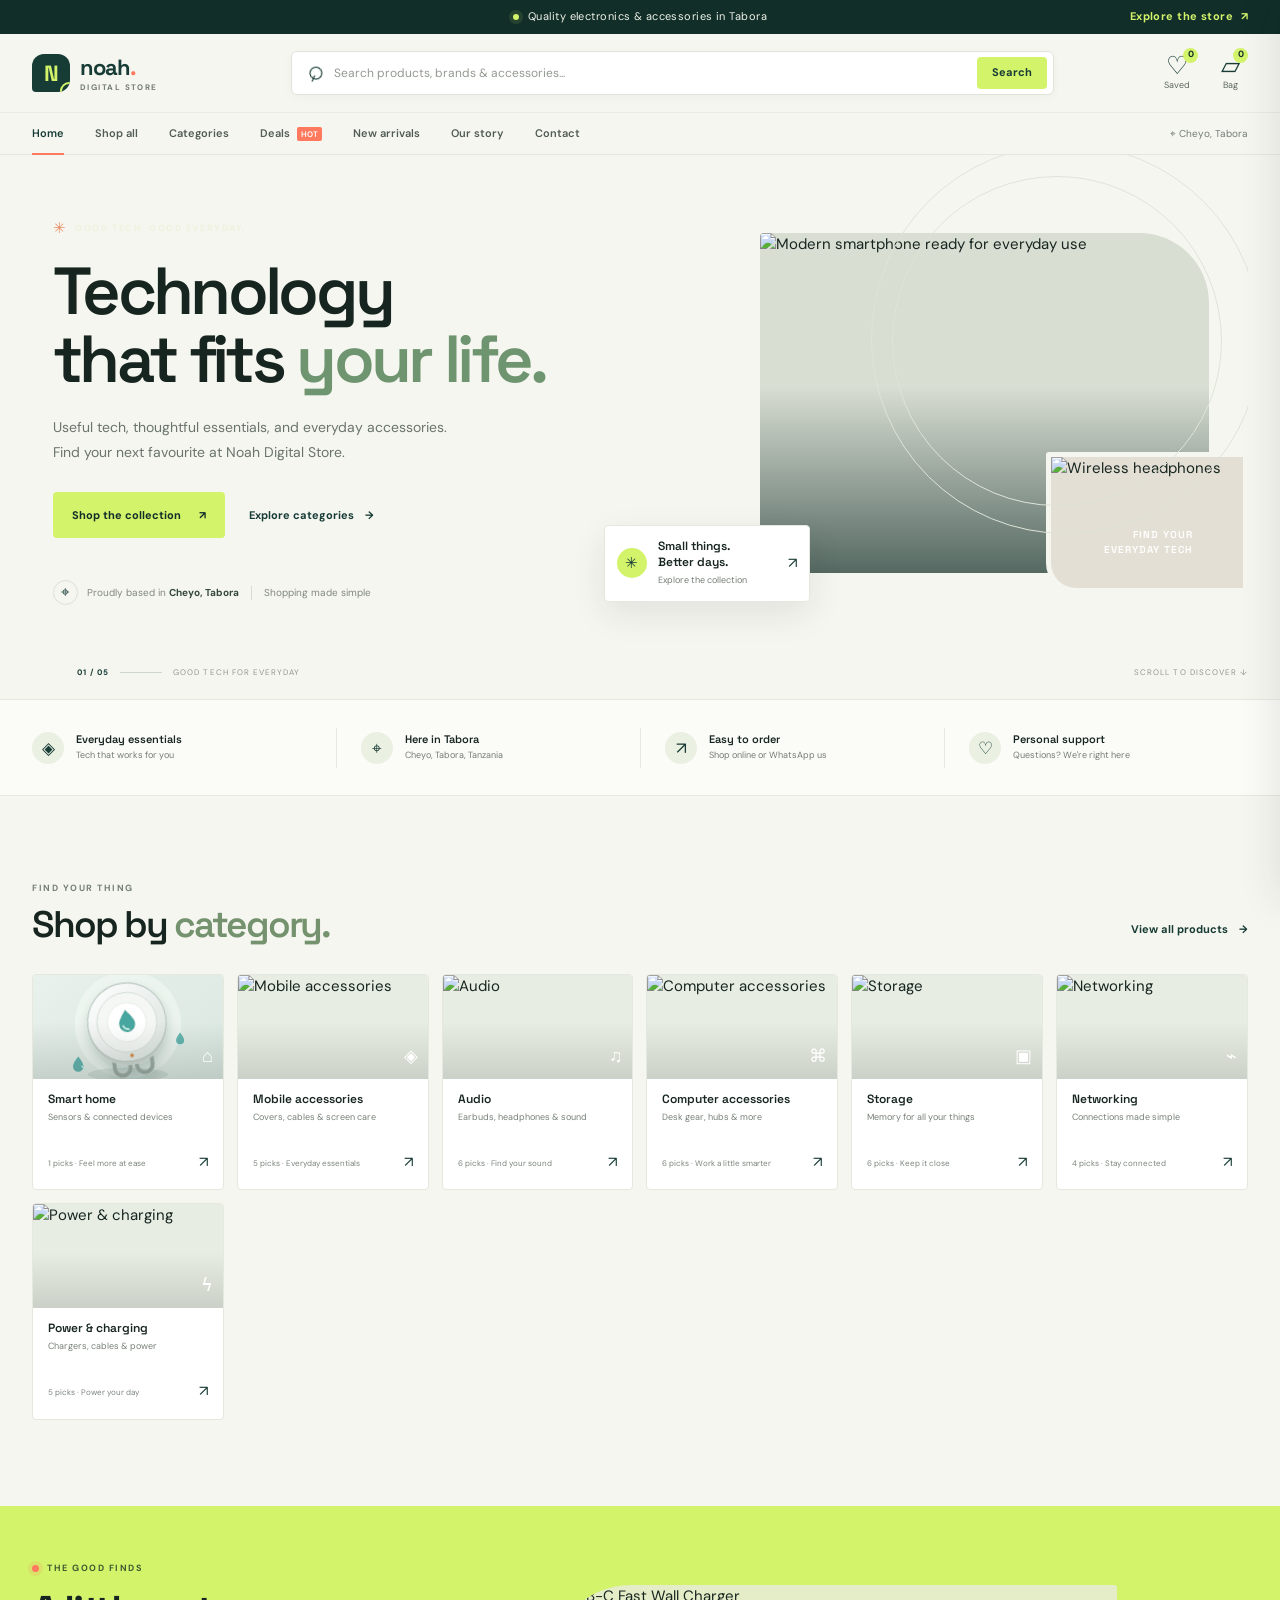
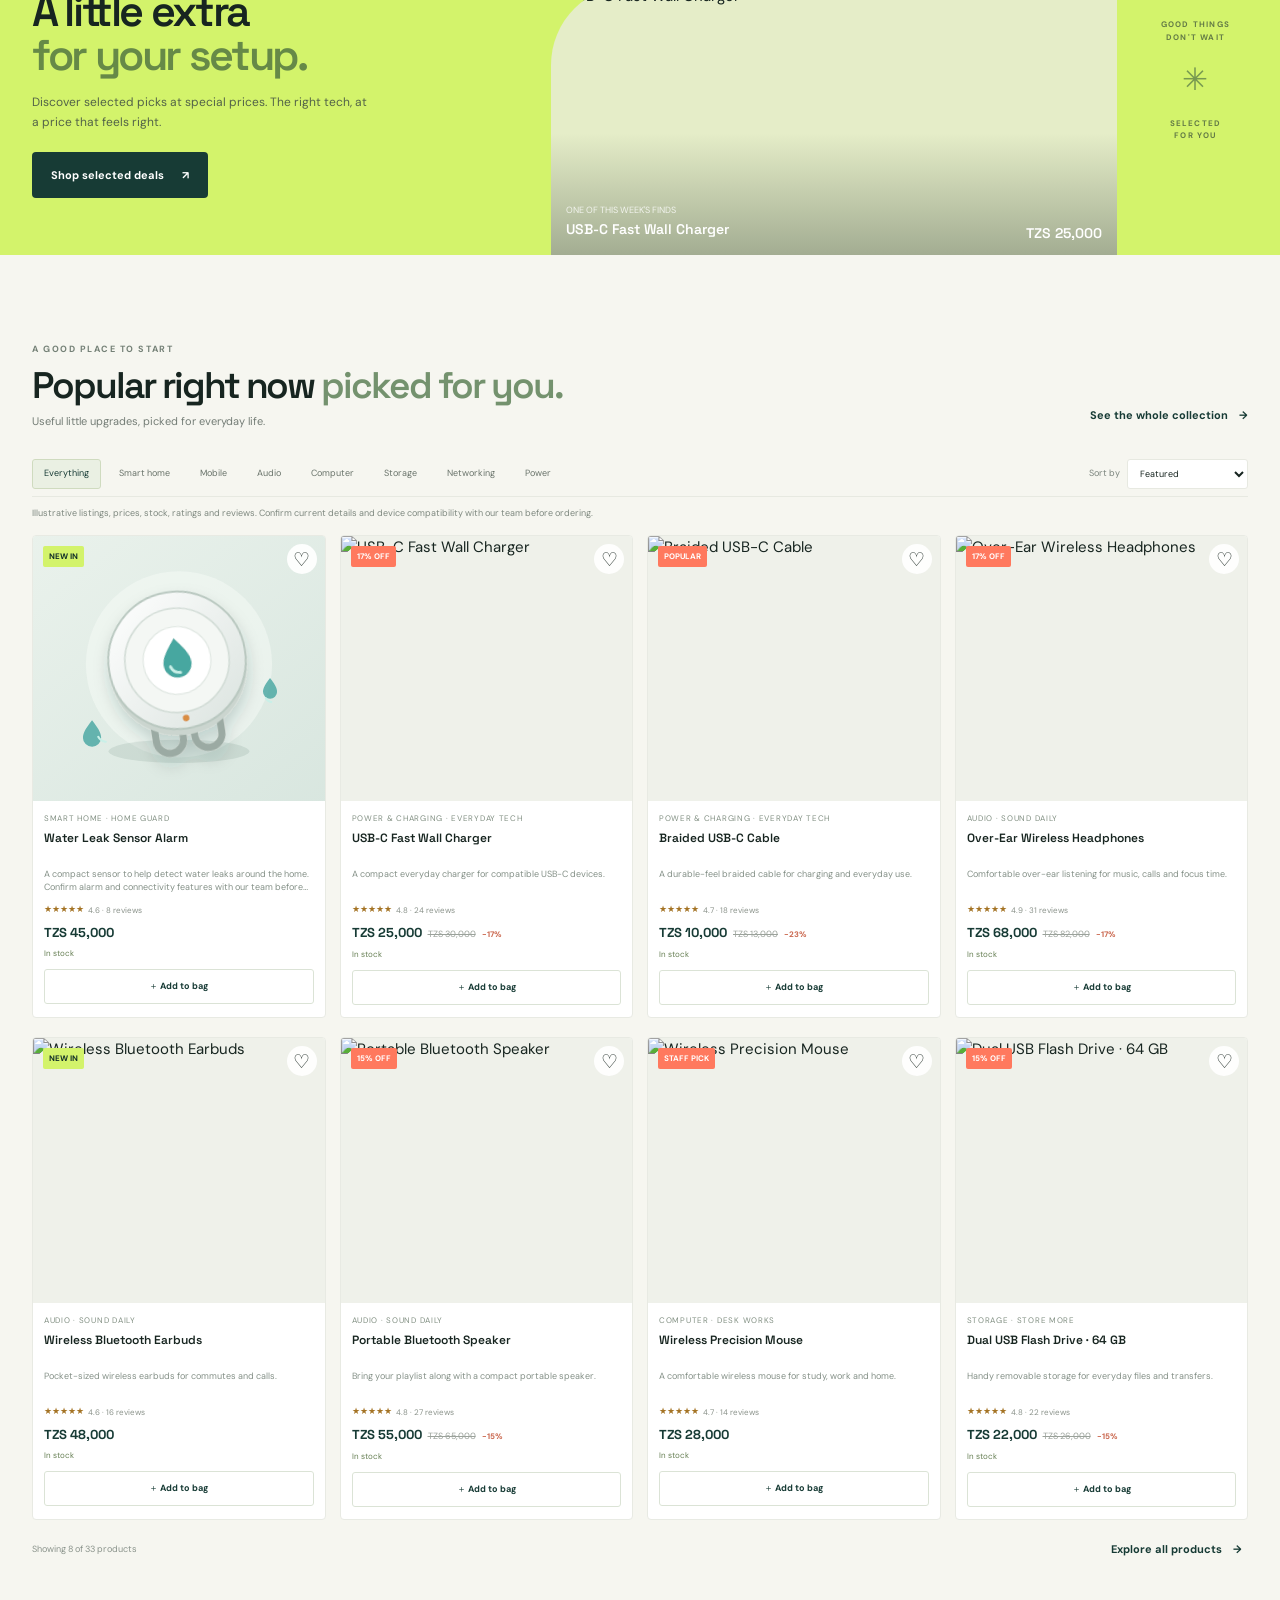
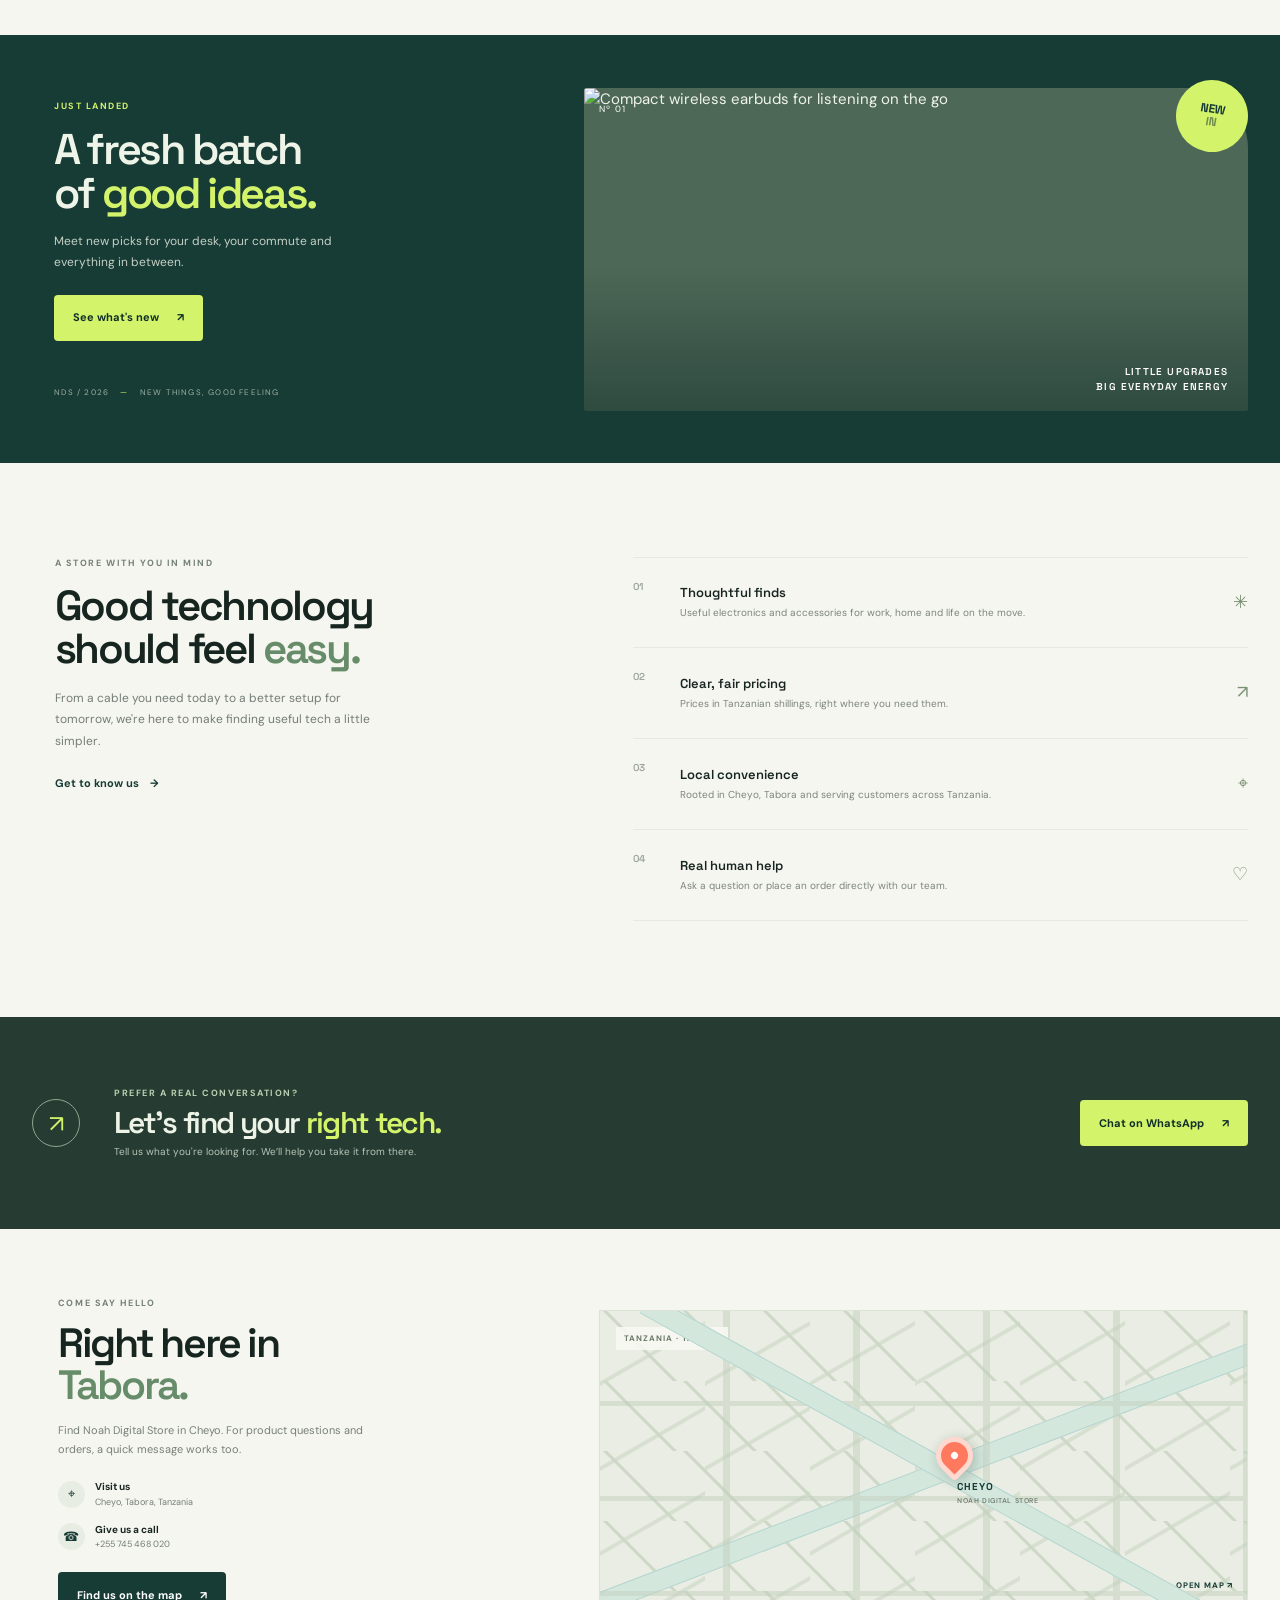
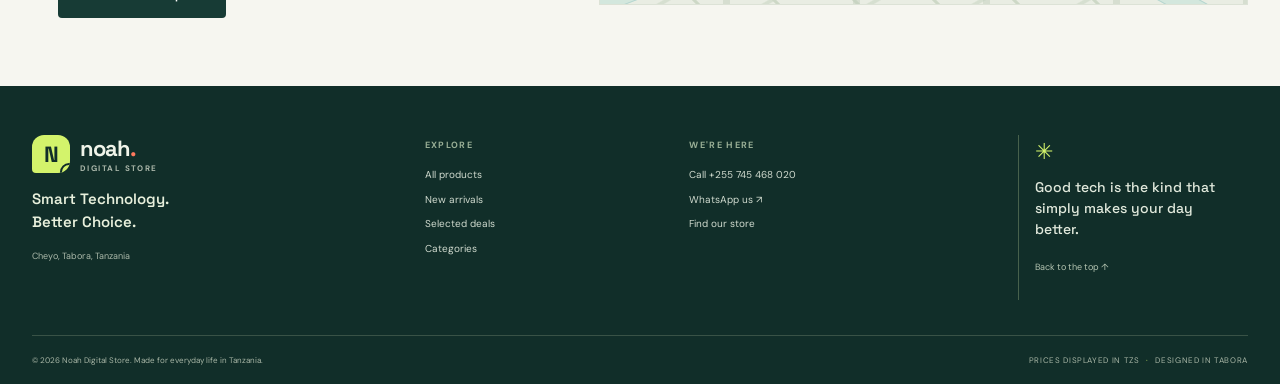
==== commit 7ab1a27f: "NOAH NOAH" ====
--- a/index.html
+++ b/index.html
@@ -94,6 +94,11 @@
 			<div class="product-controls"><div class="category-pills" id="category-pills" aria-label="Filter products by category"></div><label class="sort-control"><span>Sort by</span><select id="sort-products" aria-label="Sort products"><option value="featured">Featured</option><option value="newest">Newest</option><option value="price-low">Price: low to high</option><option value="price-high">Price: high to low</option><option value="rating">Top rated</option></select></label></div>
 			<p class="catalog-note">Illustrative listings, prices, stock, ratings and reviews. Confirm current details and device compatibility with our team before ordering.</p>
 			<div class="search-state" id="search-state" hidden></div>
+			<div class="market-links" id="market-links" hidden aria-label="Compare prices in other markets">
+				<span>Compare live listings:</span>
+				<a id="jumia-market-link" href="#" target="_blank" rel="noreferrer">Jumia Tanzania <span aria-hidden="true">↗</span></a>
+				<a id="google-market-link" href="#" target="_blank" rel="noreferrer">Google Shopping <span aria-hidden="true">↗</span></a>
+			</div>
 			<div class="product-grid" id="product-grid" aria-live="polite"></div>
 			<div class="empty-state" id="empty-products" hidden><span>⌕</span><h3>Nothing in this little corner yet.</h3><p>Try another search or browse everything.</p><button class="button button-dark" id="reset-filters">Show all products</button></div>
 			<div class="collection-footer"><span id="product-count-label"></span><button class="text-link" id="show-more">Explore all products <span aria-hidden="true">→</span></button></div>
@@ -115,9 +120,17 @@
 	<div class="drawer-backdrop" id="drawer-backdrop" hidden></div>
 	<aside class="cart-drawer" id="cart-drawer" aria-label="Shopping bag" aria-hidden="true"><div class="drawer-head"><div><span class="eyebrow eyebrow-light">YOUR PICKS</span><h2>Your bag <span id="drawer-item-count">(0)</span></h2></div><button class="icon-button close-drawer" aria-label="Close shopping bag">×</button></div><div class="drawer-items" id="drawer-items"></div><div class="drawer-empty" id="drawer-empty"><span>▱</span><h3>Your bag is ready for something good.</h3><p>Explore the collection and find a little upgrade.</p><button class="button button-dark" id="drawer-shop">Explore products</button></div><div class="drawer-summary" id="drawer-summary"><div><span>Subtotal</span><strong id="cart-subtotal">TZS 0</strong></div><p>Delivery and final details can be confirmed with our team.</p><button class="button button-lime checkout-button" id="checkout-button">Continue on WhatsApp <span>↗</span></button><button class="drawer-continue close-drawer">Keep browsing</button></div></aside>
 
-	<dialog class="checkout-dialog" id="checkout-dialog" aria-labelledby="checkout-title"><button class="icon-button checkout-close" aria-label="Close checkout">×</button><div class="checkout-content"><span class="eyebrow eyebrow-light">ONE LAST THING</span><h2 id="checkout-title">Let's get this <em>to you.</em></h2><p>Your order details will open in WhatsApp for our team to confirm with you.</p><form id="checkout-form"><label>Full name<input name="name" autocomplete="name" required placeholder="Your name"></label><label>Phone number<input name="phone" type="tel" autocomplete="tel" required placeholder="+255 7XX XXX XXX"></label><label>Delivery preference<select name="delivery" required><option value="">Choose one</option><option value="Local delivery in Tabora">Local delivery in Tabora</option><option value="Store pickup in Cheyo">Store pickup in Cheyo</option><option value="Discuss delivery options">Discuss delivery options</option></select></label><label>Area or delivery address<input name="address" autocomplete="street-address" placeholder="Area, street or pickup note"></label><label>Payment preference<select name="payment"><option value="Discuss with store">Discuss with store</option><option value="M-Pesa">M-Pesa</option><option value="Airtel Money">Airtel Money</option><option value="Mixx by Yas">Mixx by Yas</option><option value="HaloPesa">HaloPesa</option><option value="Bank payment">Bank payment</option><option value="Cash on delivery, if available">Cash on delivery, if available</option></select></label><button class="button button-dark checkout-submit" type="submit">Send order to Noah <span>↗</span></button><small class="checkout-disclaimer">No payment is taken on this website. Our team will confirm availability, delivery and payment directly with you.</small></form></div></dialog>
-	<dialog class="product-dialog" id="product-dialog" aria-labelledby="dialog-product-name"><button class="icon-button dialog-close" aria-label="Close product details">×</button><div id="product-dialog-content"></div></dialog>
-	<div class="toast-region" id="toast-region" aria-live="polite" aria-atomic="true"></div>
-	<script src="script.js"></script>
+	<dialog class="checkout-dialog" id="checkout-dialog" aria-labelledby="checkout-title"><button class="icon-button checkout-close" aria-label="Close checkout">×</button><div class="checkout-content"><span class="eyebrow eyebrow-light">ONE LAST THING</span><h2 id="checkout-title">Let's get this <em>to you.</em></h2><p>Your order details will open in WhatsApp for our team to confirm with you.</p><form id="checkout-form">
+<label>Full name<input name="name" autocomplete="name" required placeholder="Your name"></label>
+<label>Phone number<input name="phone" type="tel" autocomplete="tel" required placeholder="+255 7XX XXX XXX"></label>
+<label>Service required<select id="checkout-service" name="service" required><option value="ask">Ask about a product · TSh 2,000</option><option value="find">Ask us to find a product · TSh 3,500</option><option value="buy">Buy goods and arrange delivery · TSh 5,000 + goods</option></select></label>
+<div class="checkout-payment-info" aria-live="polite"><strong>Lipa Number: 251268047</strong><span>Service fee: <b id="service-fee-amount">TZS 2,000</b></span><span>Estimated payment: <b id="service-total-amount">TZS 2,000</b></span><small id="service-goods-note">Asking and finding services do not include the goods in your bag.</small></div>
+<label>Delivery preference<select name="delivery" required><option value="">Choose one</option><option value="Local delivery in Tabora">Local delivery in Tabora</option><option value="Store pickup in Cheyo">Store pickup in Cheyo</option><option value="Discuss delivery options">Discuss delivery options</option></select></label>
+<label>Area or delivery address<input name="address" autocomplete="street-address" placeholder="Area, street or pickup note"></label>
+<label>Payment preference<select name="payment"><option value="Discuss with store">Discuss with store</option><option value="M-Pesa">M-Pesa</option><option value="Airtel Money">Airtel Money</option><option value="Mixx by Yas">Mixx by Yas</option><option value="HaloPesa">HaloPesa</option><option value="Halotel TIPS payment">Halotel TIPS payment</option><option value="Bank payment">Bank payment</option><option value="Cash on delivery, if available">Cash on delivery, if available</option></select></label>
+<button class="button button-dark checkout-submit" type="submit">Send order to Noah <span>↗</span></button><small class="checkout-disclaimer">No payment is taken on this website. Our team will confirm availability, delivery and payment directly with you.</small></form></div></dialog>
+<dialog class="product-dialog" id="product-dialog" aria-labelledby="dialog-product-name"><button class="icon-button dialog-close" aria-label="Close product details">×</button><div id="product-dialog-content"></div></dialog>
+<div class="toast-region" id="toast-region" aria-live="polite" aria-atomic="true"></div>
+<script src="script.js"></script>
 </body>
 </html>
--- a/styles.css
+++ b/styles.css
@@ -195,6 +195,11 @@
 .product-add:hover:not(:disabled) { border-color: var(--forest); color: #fff; background: var(--forest); }
 .product-add:disabled { color: #a0a69f; background: #f4f5f1; cursor: not-allowed; }
 .search-state { margin: 6px 0 12px; color: #59665d; font-size: 11px; }
+.market-links { display: flex; align-items: center; flex-wrap: wrap; gap: 8px 15px; margin: -2px 0 17px; padding: 11px 13px; border-left: 3px solid var(--lime); background: #edf1e7; color: #657168; font-size: 10px; }
+.market-links[hidden] { display: none; }
+.market-links > span { font-weight: 600; }
+.market-links a { color: var(--forest); font-weight: 700; text-decoration: underline; text-underline-offset: 2px; }
+.market-links a span { margin-left: 3px; text-decoration: none; }
 .empty-state { padding: 55px 20px; text-align: center; }
 .empty-state > span { color: #8da087; font-size: 35px; }
 .empty-state h3 { font: 600 20px var(--font-display); }
@@ -312,6 +317,11 @@
 .checkout-content form { display: grid; gap: 12px; }
 .checkout-content label { display: grid; gap: 5px; color: #536057; font-size: 10px; font-weight: 700; }
 .checkout-content input, .checkout-content select { width: 100%; min-height: 41px; padding: 0 11px; border: 1px solid #dfe4da; border-radius: 3px; color: var(--ink); background: #fff; font-size: 11px; }
+.checkout-payment-info { display: grid; gap: 7px; padding: 13px; border-left: 3px solid var(--coral); color: var(--ink); background: #edf1e9; font-size: 11px; }
+.checkout-payment-info > strong { color: var(--forest); font: 600 14px var(--font-display); }
+.checkout-payment-info > span { display: flex; justify-content: space-between; gap: 10px; }
+.checkout-payment-info > span b { white-space: nowrap; }
+.checkout-payment-info small { color: #68736a; font-size: 9px; line-height: 1.5; }
 .checkout-submit { width: 100%; justify-content: space-between; margin-top: 3px; }
 .checkout-disclaimer { color: #7d877e; font-size: 9px; line-height: 1.6; }
 .dialog-close { position: absolute; z-index: 3; top: 12px; right: 12px; }
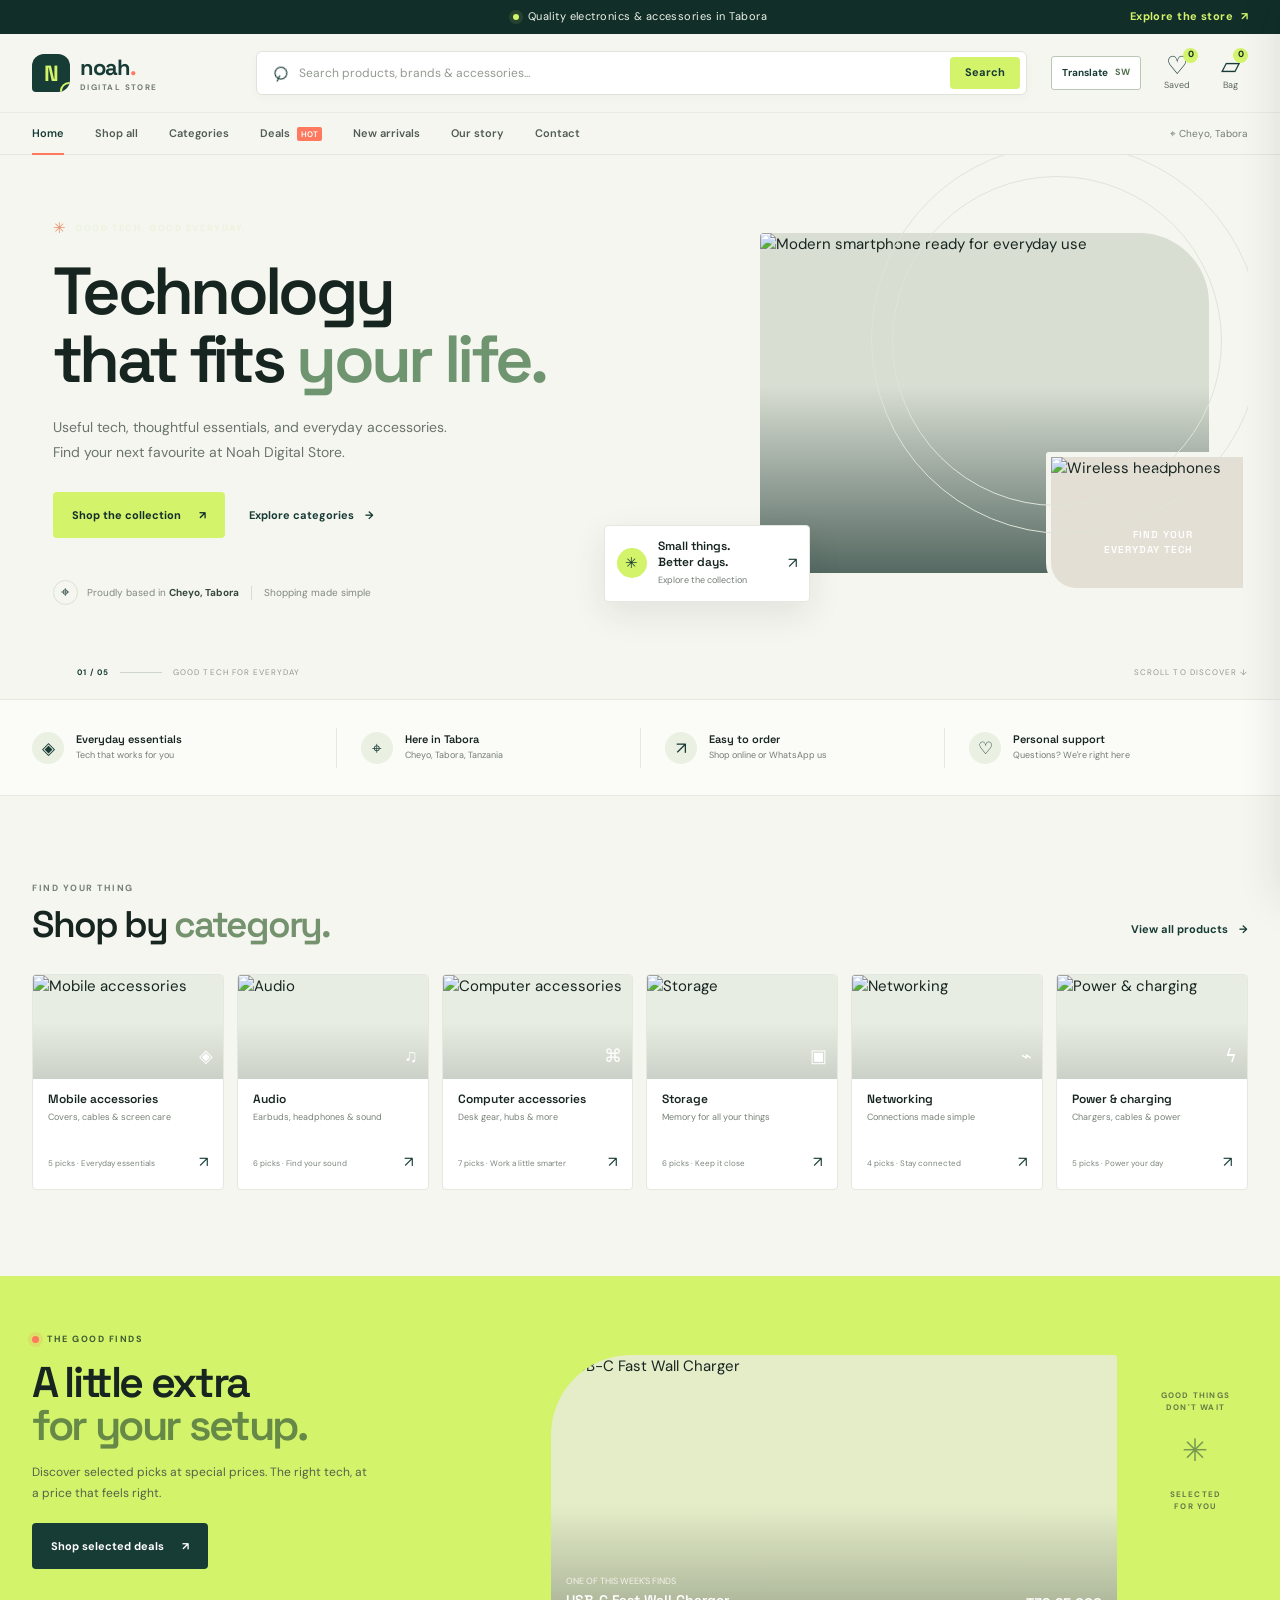
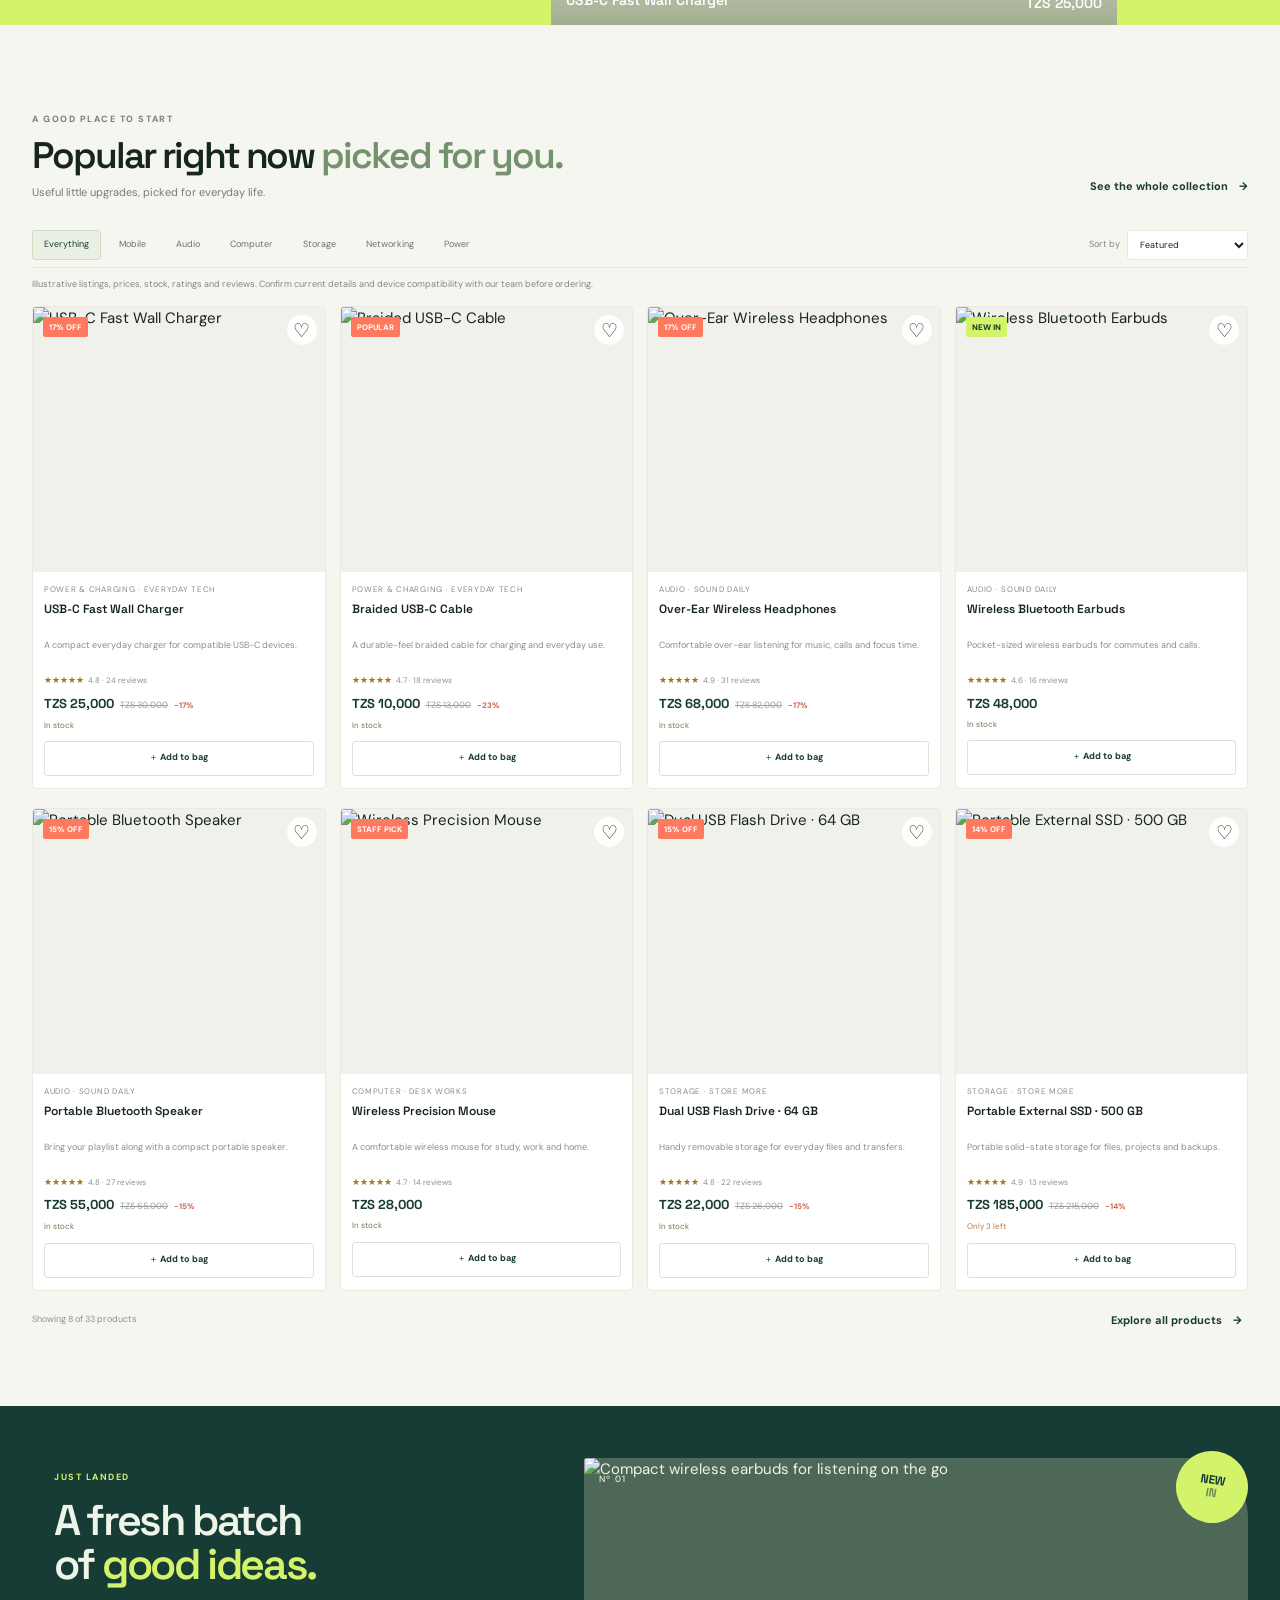
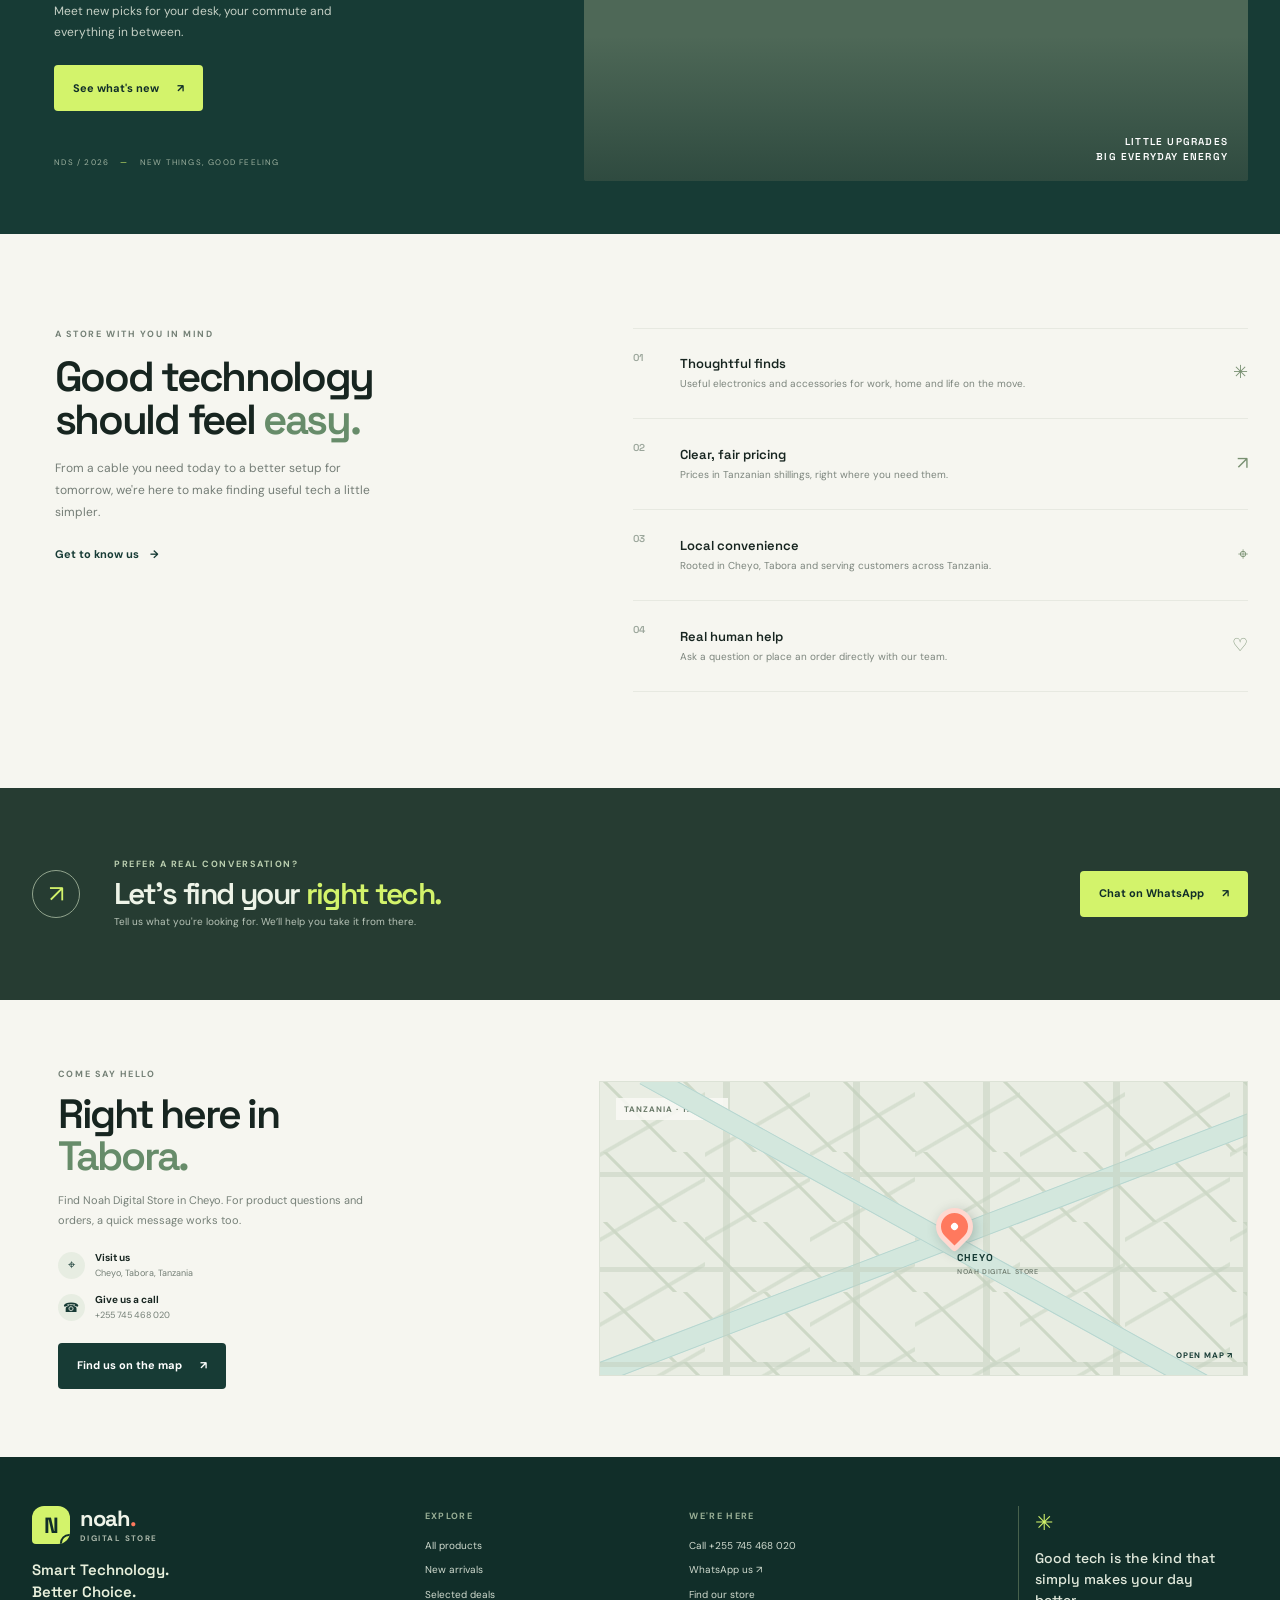
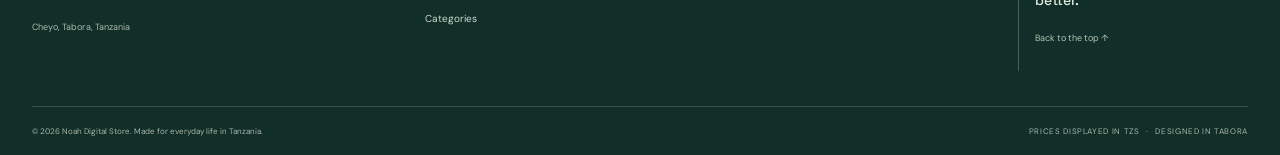
==== commit 59f00b61: "noah" ====
--- a/index.html
+++ b/index.html
@@ -35,6 +35,7 @@
 				<div class="search-suggestions" id="search-suggestions" hidden></div>
 			</form>
 			<div class="header-actions">
+				<button class="language-toggle" type="button" data-language-toggle aria-label="Translate to Kiswahili"><span class="language-label">Translate</span><span class="language-code" aria-hidden="true">SW</span></button>
 				<button class="header-action wishlist-trigger" id="wishlist-trigger" aria-label="Open wishlist"><span class="line-icon" aria-hidden="true">♡</span><span class="action-label">Saved</span><b class="count-badge" id="wishlist-count">0</b></button>
 				<button class="header-action cart-trigger" id="cart-trigger" aria-label="Open shopping bag"><span class="line-icon" aria-hidden="true">▱</span><span class="action-label">Bag</span><b class="count-badge" id="cart-count">0</b></button>
 			</div>
@@ -115,7 +116,7 @@
 
 	<footer class="site-footer"><div class="wrap footer-main"><div class="footer-brand"><a class="brand brand-footer" href="#top"><span class="brand-mark" aria-hidden="true"><span>N</span><i></i></span><span class="brand-copy"><strong>noah<span>.</span></strong><small>DIGITAL STORE</small></span></a><p>Smart Technology.<br>Better Choice.</p><span class="footer-place">Cheyo, Tabora, Tanzania</span></div><div class="footer-column"><h3>Explore</h3><a href="#shop">All products</a><a href="#new-arrivals">New arrivals</a><a href="#deals">Selected deals</a><a href="#categories">Categories</a></div><div class="footer-column"><h3>We're here</h3><a href="tel:+255745468020">Call +255 745 468 020</a><a href="https://wa.me/255745468020" target="_blank" rel="noreferrer">WhatsApp us ↗</a><a href="#contact">Find our store</a></div><div class="footer-note"><span class="footer-spark">✳</span><p>Good tech is the kind that simply makes your day better.</p><a href="#top">Back to the top ↑</a></div></div><div class="wrap footer-bottom"><span>© <span id="year"></span> Noah Digital Store. Made for everyday life in Tanzania.</span><span>PRICES DISPLAYED IN TZS <i>·</i> DESIGNED IN TABORA</span></div></footer>
 
-	<nav class="mobile-bottom-nav" aria-label="Quick navigation"><a href="#top" class="bottom-nav-active"><span aria-hidden="true">⌂</span><small>Home</small></a><a href="#categories"><span aria-hidden="true">▦</span><small>Explore</small></a><button id="mobile-search-button"><span aria-hidden="true">⌕</span><small>Search</small></button><button id="mobile-cart-button"><span aria-hidden="true">▱<i id="mobile-cart-count">0</i></span><small>Bag</small></button><a href="https://wa.me/255745468020" target="_blank" rel="noreferrer"><span aria-hidden="true">↗</span><small>Chat</small></a></nav>
+	<nav class="mobile-bottom-nav" aria-label="Quick navigation"><a href="#top" class="bottom-nav-active"><span aria-hidden="true">⌂</span><small>Home</small></a><a href="#categories"><span aria-hidden="true">▦</span><small>Explore</small></a><button id="mobile-search-button"><span aria-hidden="true">⌕</span><small>Search</small></button><button id="mobile-cart-button"><span aria-hidden="true">▱<i id="mobile-cart-count">0</i></span><small>Bag</small></button><button class="mobile-language-toggle" type="button" data-language-toggle aria-label="Translate to Kiswahili"><span class="language-code" aria-hidden="true">SW</span><small>Translate</small></button><a href="https://wa.me/255745468020" target="_blank" rel="noreferrer"><span aria-hidden="true">↗</span><small>Chat</small></a></nav>
 
 	<div class="drawer-backdrop" id="drawer-backdrop" hidden></div>
 	<aside class="cart-drawer" id="cart-drawer" aria-label="Shopping bag" aria-hidden="true"><div class="drawer-head"><div><span class="eyebrow eyebrow-light">YOUR PICKS</span><h2>Your bag <span id="drawer-item-count">(0)</span></h2></div><button class="icon-button close-drawer" aria-label="Close shopping bag">×</button></div><div class="drawer-items" id="drawer-items"></div><div class="drawer-empty" id="drawer-empty"><span>▱</span><h3>Your bag is ready for something good.</h3><p>Explore the collection and find a little upgrade.</p><button class="button button-dark" id="drawer-shop">Explore products</button></div><div class="drawer-summary" id="drawer-summary"><div><span>Subtotal</span><strong id="cart-subtotal">TZS 0</strong></div><p>Delivery and final details can be confirmed with our team.</p><button class="button button-lime checkout-button" id="checkout-button">Continue on WhatsApp <span>↗</span></button><button class="drawer-continue close-drawer">Keep browsing</button></div></aside>
@@ -123,14 +124,22 @@
 	<dialog class="checkout-dialog" id="checkout-dialog" aria-labelledby="checkout-title"><button class="icon-button checkout-close" aria-label="Close checkout">×</button><div class="checkout-content"><span class="eyebrow eyebrow-light">ONE LAST THING</span><h2 id="checkout-title">Let's get this <em>to you.</em></h2><p>Your order details will open in WhatsApp for our team to confirm with you.</p><form id="checkout-form">
 <label>Full name<input name="name" autocomplete="name" required placeholder="Your name"></label>
 <label>Phone number<input name="phone" type="tel" autocomplete="tel" required placeholder="+255 7XX XXX XXX"></label>
-<label>Service required<select id="checkout-service" name="service" required><option value="ask">Ask about a product · TSh 2,000</option><option value="find">Ask us to find a product · TSh 3,500</option><option value="buy">Buy goods and arrange delivery · TSh 5,000 + goods</option></select></label>
-<div class="checkout-payment-info" aria-live="polite"><strong>Lipa Number: 251268047</strong><span>Service fee: <b id="service-fee-amount">TZS 2,000</b></span><span>Estimated payment: <b id="service-total-amount">TZS 2,000</b></span><small id="service-goods-note">Asking and finding services do not include the goods in your bag.</small></div>
+<label>Service required<select id="checkout-service" name="service" required><option value="">Choose a service</option><option value="ask">Ask about a product · TSh 1,000</option><option value="find">Ask us to find a product · TSh 2,000</option><option value="buy">Buy goods and arrange delivery · TSh 5,000 + goods</option></select></label>
+<div class="checkout-payment-info" id="checkout-payment-info" aria-live="polite" hidden><strong>Lipa Number: 251268047</strong><span>Selected service: <b id="service-choice-label"></b></span><span>Service fee: <b id="service-fee-amount"></b></span><span>Estimated payment: <b id="service-total-amount"></b></span><small id="service-goods-note"></small></div>
+<label>Product category<select name="category"><option value="">Use category of items in bag</option><option value="Technology / Electronics">Technology / Electronics</option><option value="Phones and accessories">Phones and accessories</option><option value="Computers and office equipment">Computers and office equipment</option><option value="Furniture">Furniture</option><option value="Home appliances">Home appliances</option><option value="Fashion">Fashion</option><option value="Spare parts">Spare parts</option><option value="Other products">Other products</option></select></label>
+<label>Maximum budget (TZS)<input name="budget" type="number" min="0" step="100" inputmode="numeric" placeholder="Optional budget"></label>
+<label>Product specifications / details<textarea name="details" rows="3" placeholder="Model, size, colour, condition or compatibility details"></textarea></label>
+<label>Known supplier or store<input name="supplier" placeholder="Optional, if you have a preferred store"></label>
 <label>Delivery preference<select name="delivery" required><option value="">Choose one</option><option value="Local delivery in Tabora">Local delivery in Tabora</option><option value="Store pickup in Cheyo">Store pickup in Cheyo</option><option value="Discuss delivery options">Discuss delivery options</option></select></label>
-<label>Area or delivery address<input name="address" autocomplete="street-address" placeholder="Area, street or pickup note"></label>
+<label>Area or delivery address<input name="address" autocomplete="street-address" required placeholder="Area, street or pickup note"></label>
 <label>Payment preference<select name="payment"><option value="Discuss with store">Discuss with store</option><option value="M-Pesa">M-Pesa</option><option value="Airtel Money">Airtel Money</option><option value="Mixx by Yas">Mixx by Yas</option><option value="HaloPesa">HaloPesa</option><option value="Halotel TIPS payment">Halotel TIPS payment</option><option value="Bank payment">Bank payment</option><option value="Cash on delivery, if available">Cash on delivery, if available</option></select></label>
+<label>Additional notes for Noah<textarea name="notes" rows="3" placeholder="Anything else we should know about your request"></textarea></label>
+<fieldset class="payment-confirmation" aria-describedby="payment-confirmation-note"><legend>Have you completed the payment?</legend><label><input type="radio" name="payment-confirmed" value="yes" required> Yes, I have paid</label><label><input type="radio" name="payment-confirmed" value="no" required> No, I have not paid</label><label class="receipt-number-field" id="receipt-number-field" hidden>Transaction ID<input name="receipt-number" type="text" autocomplete="off" placeholder="Enter your Transaction ID" disabled></label><small id="payment-confirmation-note">You can send the order only after payment and its Transaction ID. Noah will verify the payment directly; this website cannot verify it.</small></fieldset>
 <button class="button button-dark checkout-submit" type="submit">Send order to Noah <span>↗</span></button><small class="checkout-disclaimer">No payment is taken on this website. Our team will confirm availability, delivery and payment directly with you.</small></form></div></dialog>
+<dialog class="checkout-dialog order-confirmation-dialog" id="order-confirmation" aria-labelledby="order-confirmation-title"><button class="icon-button checkout-close order-confirmation-close" aria-label="Close order confirmation">×</button><div class="checkout-content"><span class="eyebrow eyebrow-light">ORDER REQUEST READY</span><h2 id="order-confirmation-title">Thanks for your <em>request.</em></h2><p>Your reference is <strong id="confirmation-reference"></strong>.</p><p id="confirmation-save-status"></p><p>WhatsApp should open with your order details. Tap <strong>Send</strong> in WhatsApp to deliver the request to Noah. This page cannot confirm that WhatsApp sent it.</p><button class="button button-dark order-confirmation-close" type="button">Done</button></div></dialog>
 <dialog class="product-dialog" id="product-dialog" aria-labelledby="dialog-product-name"><button class="icon-button dialog-close" aria-label="Close product details">×</button><div id="product-dialog-content"></div></dialog>
 <div class="toast-region" id="toast-region" aria-live="polite" aria-atomic="true"></div>
+<script src="translations.js"></script>
 <script src="script.js"></script>
 </body>
 </html>
--- a/styles.css
+++ b/styles.css
@@ -38,7 +38,7 @@
 .announcement-inner a { position: absolute; right: 0; color: var(--lime); font-weight: 700; }
 .announcement-inner a span { margin-left: 4px; }
 .site-header { position: sticky; z-index: 20; top: 0; background: #f6f6f0ed; backdrop-filter: blur(16px); border-bottom: 1px solid #e5e7df; }
-.header-main { height: 78px; display: grid; grid-template-columns: 225px minmax(280px, 1fr) 160px; align-items: center; gap: 34px; }
+.header-main { height: 78px; display: grid; grid-template-columns: 200px minmax(240px, 1fr) max-content; align-items: center; gap: 24px; }
 .brand { display: inline-flex; width: fit-content; align-items: center; gap: 10px; color: var(--forest); }
 .brand-mark { width: 38px; height: 38px; display: grid; position: relative; place-items: center; overflow: hidden; border-radius: 12px 12px 12px 4px; color: var(--lime); background: var(--forest); font: 700 22px var(--font-display); }
 .brand-mark i { position: absolute; width: 18px; height: 18px; right: -8px; bottom: -8px; border: 2px solid var(--lime); border-radius: 50%; }
@@ -57,6 +57,9 @@
 .suggestion-item:hover { background: var(--paper); }
 .suggestion-item span:last-child { color: var(--muted); }
 .header-actions { display: flex; justify-content: flex-end; gap: 15px; }
+.language-toggle { min-height: 34px; display: inline-flex; align-items: center; align-self: center; gap: 7px; padding: 0 10px; border: 1px solid #b8c8b3; border-radius: 3px; color: var(--forest); background: #fff; font-size: 10px; font-weight: 700; white-space: nowrap; cursor: pointer; }
+.language-code { color: #536f4f; font-size: 9px; font-weight: 700; }
+.language-toggle:hover { border-color: var(--forest); background: #f0f3eb; }
 .header-action { position: relative; display: grid; justify-items: center; gap: 0; padding: 3px 8px; border: 0; background: none; cursor: pointer; }
 .line-icon { color: var(--forest); font-size: 25px; line-height: 1.05; }
 .action-label { color: #5c665e; font-size: 9px; }
@@ -174,6 +177,7 @@
 .product-badge { position: absolute; z-index: 1; top: 10px; left: 10px; padding: 4px 6px; border-radius: 2px; color: #fff; background: var(--coral); font-size: 8px; font-weight: 700; }
 .product-badge.badge-new { color: var(--forest-deep); background: var(--lime); }
 .product-badge.badge-soldout { background: #707973; }
+.product-badge.badge-pending { color: #3a3926; background: #f3d982; }
 .wish-button { width: 30px; height: 30px; position: absolute; z-index: 2; top: 8px; right: 8px; display: grid; place-items: center; border: 0; border-radius: 50%; color: #27332d; background: #ffffffed; font-size: 19px; cursor: pointer; transition: color .2s, background .2s; }
 .wish-button.is-saved { color: #fff; background: var(--coral); }
 .quick-view { position: absolute; z-index: 1; right: 10px; bottom: 10px; left: 10px; min-height: 34px; border: 0; border-radius: 3px; color: var(--forest); background: #fffffff0; font-size: 9px; font-weight: 700; opacity: 0; transform: translateY(5px); transition: opacity .2s, transform .2s; cursor: pointer; }
@@ -191,15 +195,13 @@
 .stock-status { margin-top: 6px; color: #657e52; font-size: 8px; }
 .stock-status.low { color: #be7843; }
 .stock-status.out { color: #9b5a57; }
+.stock-status.pending { color: #8a6413; font-weight: 700; }
+.product-price-note { display: block; margin-top: 4px; color: #8a6413; font-size: 8px; line-height: 1.45; }
+.pending-price-reference { margin-top: 8px; padding: 7px; border-left: 2px solid #d6aa3b; color: #6f571e; background: #fbf5e3; font-size: 9px; line-height: 1.5; }
 .product-add { width: 100%; min-height: 35px; display: flex; align-items: center; justify-content: center; gap: 7px; margin-top: 10px; border: 1px solid #dbe3d6; border-radius: 3px; color: var(--forest); background: #fff; font-size: 9px; font-weight: 700; cursor: pointer; transition: color .2s, background .2s, border .2s; }
 .product-add:hover:not(:disabled) { border-color: var(--forest); color: #fff; background: var(--forest); }
 .product-add:disabled { color: #a0a69f; background: #f4f5f1; cursor: not-allowed; }
 .search-state { margin: 6px 0 12px; color: #59665d; font-size: 11px; }
-.market-links { display: flex; align-items: center; flex-wrap: wrap; gap: 8px 15px; margin: -2px 0 17px; padding: 11px 13px; border-left: 3px solid var(--lime); background: #edf1e7; color: #657168; font-size: 10px; }
-.market-links[hidden] { display: none; }
-.market-links > span { font-weight: 600; }
-.market-links a { color: var(--forest); font-weight: 700; text-decoration: underline; text-underline-offset: 2px; }
-.market-links a span { margin-left: 3px; text-decoration: none; }
 .empty-state { padding: 55px 20px; text-align: center; }
 .empty-state > span { color: #8da087; font-size: 35px; }
 .empty-state h3 { font: 600 20px var(--font-display); }
@@ -313,15 +315,22 @@
 .checkout-content h2 { margin: 8px 0; font: 600 27px/1.15 var(--font-display); }
 .checkout-content h2 em { color: #678c6a; font-style: normal; }
 .checkout-content > p { margin: 0 0 18px; color: #737e75; font-size: 10px; }
+.order-confirmation-dialog .checkout-content > p { margin: 10px 0; font-size: 11px; line-height: 1.7; }
+.order-confirmation-dialog #confirmation-reference { color: var(--forest); font: 700 14px var(--font-display); }
+.order-confirmation-dialog .button { margin-top: 12px; }
 .checkout-close { position: absolute; z-index: 2; top: 12px; right: 12px; }
 .checkout-content form { display: grid; gap: 12px; }
 .checkout-content label { display: grid; gap: 5px; color: #536057; font-size: 10px; font-weight: 700; }
-.checkout-content input, .checkout-content select { width: 100%; min-height: 41px; padding: 0 11px; border: 1px solid #dfe4da; border-radius: 3px; color: var(--ink); background: #fff; font-size: 11px; }
-.checkout-payment-info { display: grid; gap: 7px; padding: 13px; border-left: 3px solid var(--coral); color: var(--ink); background: #edf1e9; font-size: 11px; }
-.checkout-payment-info > strong { color: var(--forest); font: 600 14px var(--font-display); }
-.checkout-payment-info > span { display: flex; justify-content: space-between; gap: 10px; }
-.checkout-payment-info > span b { white-space: nowrap; }
-.checkout-payment-info small { color: #68736a; font-size: 9px; line-height: 1.5; }
+.checkout-content input, .checkout-content select, .checkout-content textarea { width: 100%; min-height: 41px; padding: 0 11px; border: 1px solid #dfe4da; border-radius: 3px; color: var(--ink); background: #fff; font-size: 11px; }
+.checkout-content textarea { min-height: 76px; padding-block: 9px; resize: vertical; }
+.payment-confirmation { display: grid; gap: 8px; margin: 0; padding: 12px; border: 1px solid #dfe4da; border-radius: 3px; }
+.payment-confirmation legend { padding: 0 4px; color: #536057; font-size: 10px; font-weight: 700; }
+.payment-confirmation label { display: flex; align-items: center; gap: 8px; cursor: pointer; }
+.payment-confirmation input { width: 16px; min-height: 16px; margin: 0; accent-color: var(--forest); }
+.payment-confirmation .receipt-number-field { display: grid; gap: 5px; margin-top: 2px; }
+.payment-confirmation .receipt-number-field[hidden] { display: none; }
+.payment-confirmation .receipt-number-field input { width: 100%; min-height: 41px; padding: 0 11px; border: 1px solid #dfe4da; border-radius: 3px; color: var(--ink); background: #fff; font-size: 11px; }
+.payment-confirmation small { color: #7d877e; font-size: 9px; font-weight: 400; line-height: 1.6; }
 .checkout-submit { width: 100%; justify-content: space-between; margin-top: 3px; }
 .checkout-disclaimer { color: #7d877e; font-size: 9px; line-height: 1.6; }
 .dialog-close { position: absolute; z-index: 3; top: 12px; right: 12px; }
@@ -342,7 +351,7 @@
 @media (min-width: 1500px) { .hero { min-height: 565px; } .hero-art { height: 440px; } .product-grid { grid-template-columns: repeat(5, minmax(0, 1fr)); } }
 @media (max-width: 1050px) {
   .wrap, .announcement-inner { width: min(var(--content), calc(100% - 42px)); }
-  .header-main { grid-template-columns: 185px minmax(220px,1fr) 135px; gap: 19px; }
+  .header-main { grid-template-columns: 185px minmax(220px,1fr) max-content; gap: 19px; }
   .desktop-nav { gap: 22px; }
   .hero { min-height: 480px; }
   .hero-art { height: 360px; }
@@ -483,10 +492,11 @@
   .footer-note { padding-left: 10px; }
   .footer-note p { font-size: 12px; }
   .footer-bottom { min-height: 64px; align-items: start; flex-direction: column; justify-content: center; gap: 3px; padding-block: 10px; font-size: 7px; }
-  .mobile-bottom-nav { height: 62px; position: fixed; z-index: 25; right: 0; bottom: 0; left: 0; display: grid; grid-template-columns: repeat(5,1fr); border-top: 1px solid #e1e5dc; background: #fbfbf7f5; backdrop-filter: blur(14px); }
+  .mobile-bottom-nav { height: 62px; position: fixed; z-index: 25; right: 0; bottom: 0; left: 0; display: grid; grid-template-columns: repeat(6,minmax(0,1fr)); border-top: 1px solid #e1e5dc; background: #fbfbf7f5; backdrop-filter: blur(14px); }
   .mobile-bottom-nav > a, .mobile-bottom-nav > button { display: grid; align-content: center; justify-items: center; gap: 1px; border: 0; color: #79837a; background: transparent; cursor: pointer; }
   .mobile-bottom-nav > a > span, .mobile-bottom-nav > button > span { position: relative; font-size: 20px; line-height: 1.05; }
   .mobile-bottom-nav small { font-size: 8px; }
+  .mobile-language-toggle .language-code { color: var(--forest); font-size: 16px; line-height: 1.05; }
   .mobile-bottom-nav .bottom-nav-active { color: var(--forest); }
   .mobile-bottom-nav i { min-width: 13px; height: 13px; position: absolute; top: -4px; right: -9px; display: grid; place-items: center; border-radius: 9px; color: var(--forest); background: var(--lime); font-size: 7px; font-style: normal; }
   .cart-drawer { padding: 18px; }
